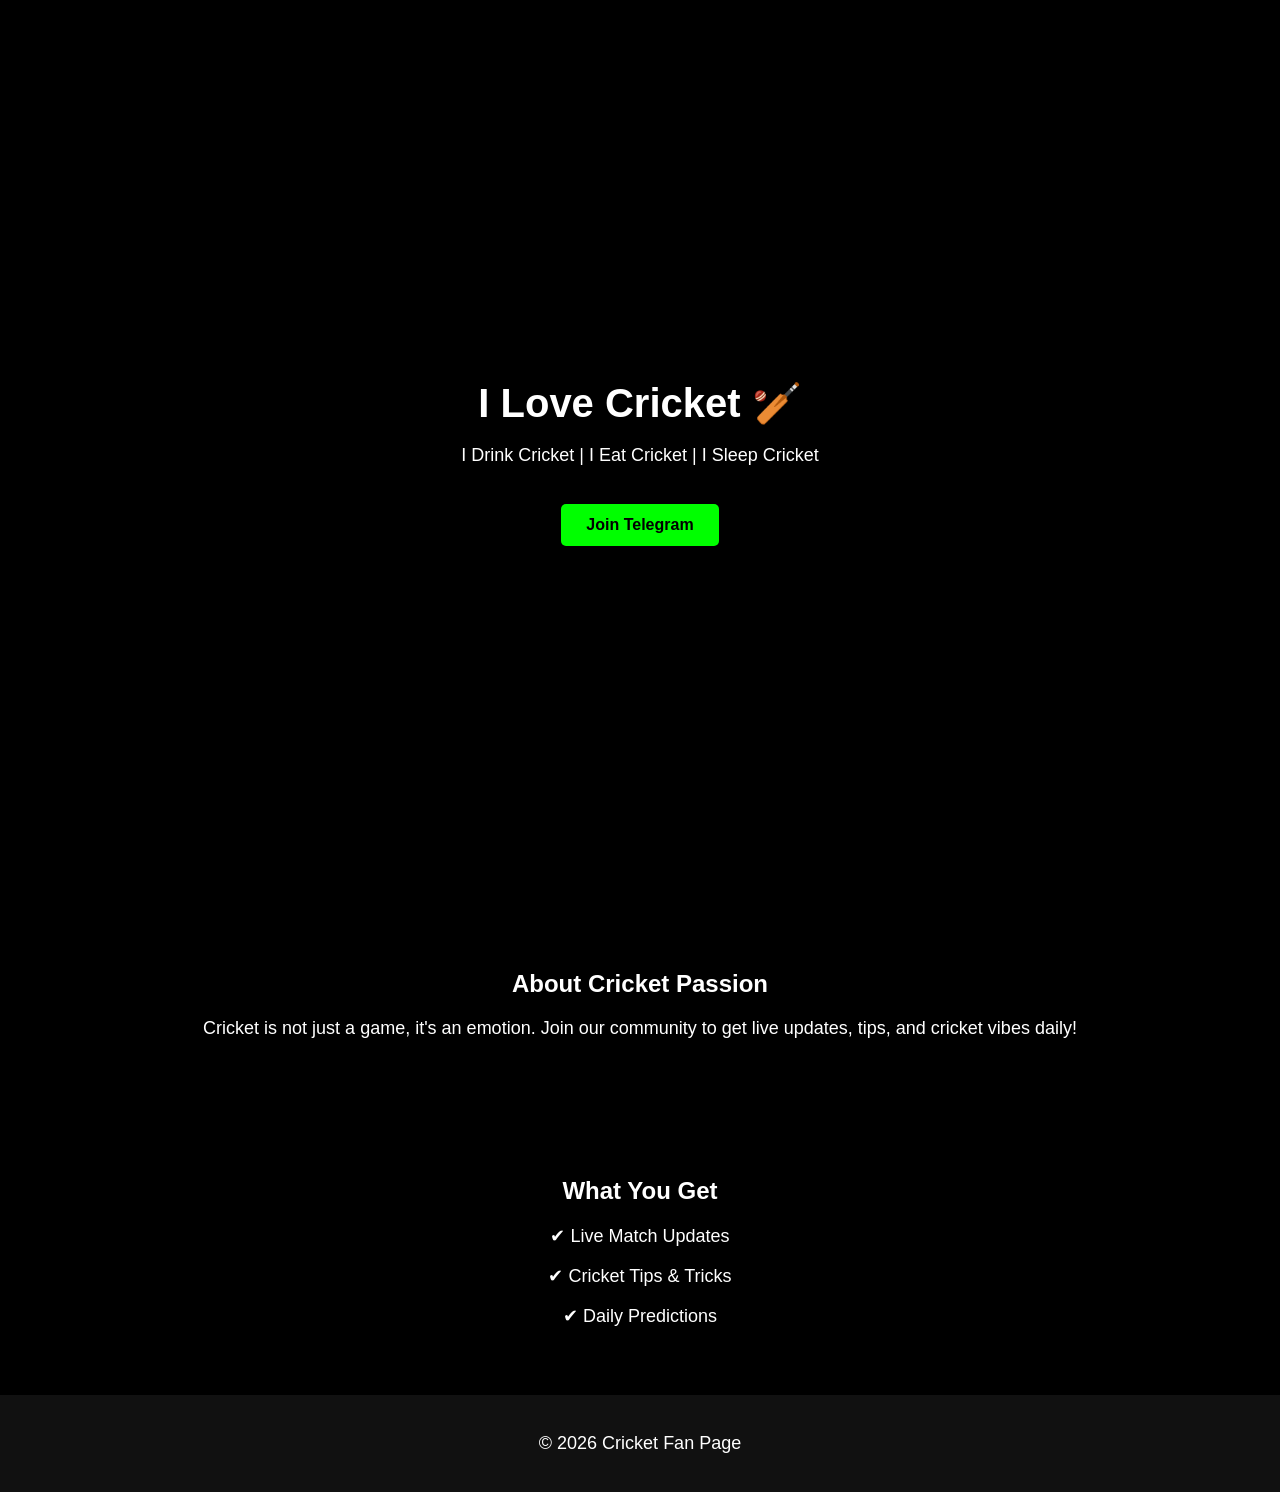
==== index.html @ 0345f343 "Add GitHub Pages homepage index.html" ====
<!DOCTYPE html>
<html lang="en">
<head>
<meta charset="UTF-8">
<meta name="viewport" content="width=device-width, initial-scale=1.0">
<title>Cricket Passion</title>

<style>
body {
    margin: 0;
    font-family: Arial, sans-serif;
    background: #000;
    color: white;
}

.hero {
    height: 100vh;
    background: url('photo_2026-01-24_22-41-45.jpg') no-repeat center/cover;
    display: flex;
    align-items: center;
    justify-content: center;
    text-align: center;
}

.overlay {
    background: rgba(0,0,0,0.6);
    padding: 30px;
    border-radius: 10px;
}

h1 {
    font-size: 40px;
    margin-bottom: 10px;
}

p {
    font-size: 18px;
}

.btn {
    display: inline-block;
    margin-top: 20px;
    padding: 12px 25px;
    background: #00ff00;
    color: black;
    text-decoration: none;
    font-weight: bold;
    border-radius: 5px;
    transition: 0.3s;
}

.btn:hover {
    background: #00cc00;
}

.section {
    padding: 50px;
    text-align: center;
}

footer {
    background: #111;
    padding: 20px;
    text-align: center;
}
</style>

</head>

<body>

<!-- HERO SECTION -->
<div class="hero">
    <div class="overlay">
        <h1>I Love Cricket 🏏</h1>
        <p>I Drink Cricket | I Eat Cricket | I Sleep Cricket</p>
        <a href="https://t.me/+usdauqie34YyYmFl" class="btn">Join Telegram</a>
    </div>
</div>

<!-- ABOUT SECTION -->
<div class="section">
    <h2>About Cricket Passion</h2>
    <p>
        Cricket is not just a game, it's an emotion.  
        Join our community to get live updates, tips, and cricket vibes daily!
    </p>
</div>

<!-- FEATURES -->
<div class="section">
    <h2>What You Get</h2>
    <p>✔ Live Match Updates</p>
    <p>✔ Cricket Tips & Tricks</p>
    <p>✔ Daily Predictions</p>
</div>

<!-- FOOTER -->
<footer>
    <p>© 2026 Cricket Fan Page</p>
</footer>

</body>
</html>
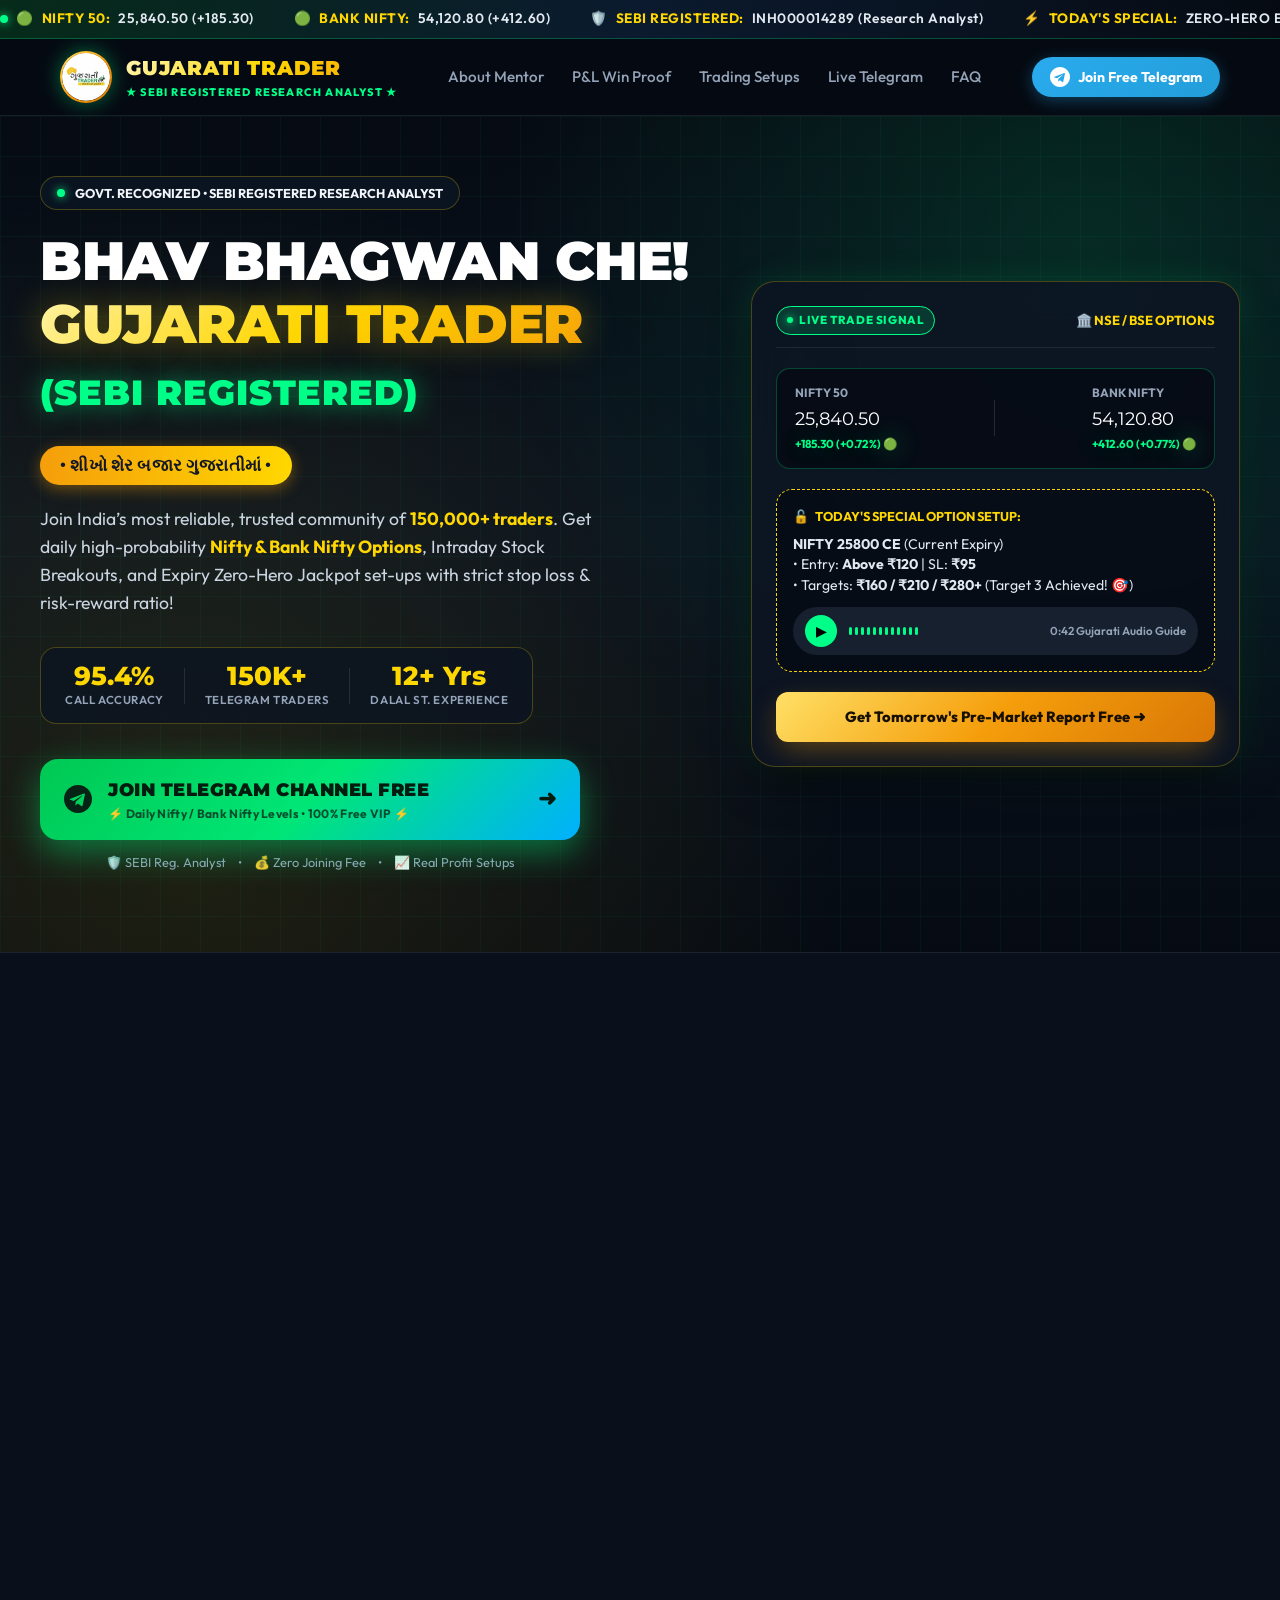
==== commit c0d7d65c: "Configure Vercel deployment and sync PWA updates to root" ====
--- a/index.html
+++ b/index.html
@@ -1,104 +1,638 @@
-<!DOCTYPE html>
+<!doctype html>
 <html lang="en">
 <head>
-<meta charset="UTF-8">
-<meta name="viewport" content="width=device-width, initial-scale=1.0">
-<title>Cricket Passion</title>
-
-<style>
-body {
-    margin: 0;
-    font-family: Arial, sans-serif;
-    background: #000;
-    color: white;
-}
-
-.hero {
-    height: 100vh;
-    background: url('photo_2026-01-24_22-41-45.jpg') no-repeat center/cover;
-    display: flex;
-    align-items: center;
-    justify-content: center;
-    text-align: center;
-}
-
-.overlay {
-    background: rgba(0,0,0,0.6);
-    padding: 30px;
-    border-radius: 10px;
-}
-
-h1 {
-    font-size: 40px;
-    margin-bottom: 10px;
-}
-
-p {
-    font-size: 18px;
-}
-
-.btn {
-    display: inline-block;
-    margin-top: 20px;
-    padding: 12px 25px;
-    background: #00ff00;
-    color: black;
-    text-decoration: none;
-    font-weight: bold;
-    border-radius: 5px;
-    transition: 0.3s;
-}
-
-.btn:hover {
-    background: #00cc00;
-}
-
-.section {
-    padding: 50px;
-    text-align: center;
-}
-
-footer {
-    background: #111;
-    padding: 20px;
-    text-align: center;
-}
-</style>
-
+  <meta charset="UTF-8" />
+  <meta name="viewport" content="width=device-width, initial-scale=1.0, maximum-scale=5.0, viewport-fit=cover" />
+  <meta name="theme-color" content="#060b13" />
+  <meta name="apple-mobile-web-app-capable" content="yes" />
+  <meta name="apple-mobile-web-app-status-bar-style" content="black-translucent" />
+  <meta name="format-detection" content="telephone=no" />
+  <meta name="description" content="GUJARATI TRADER (SEBI REGISTERED) - India's Most Trusted Stock Market & Options Trading Community. Join our 100% Free Telegram Channel for Daily Nifty, Bank Nifty & Stock Calls." />
+  <meta name="keywords" content="Gujarati Trader, SEBI Registered Trader, Nifty Options, Bank Nifty Calls, Share Market Telegram, Stock Tips, Intraday Trading India" />
+
+  <!-- Open Graph -->
+  <meta property="og:type" content="website" />
+  <meta property="og:title" content="GUJARATI TRADER (SEBI REGISTERED) 📈 Market No Sartaj" />
+  <meta property="og:description" content="Join 150,000+ Smart Investors & Traders on Telegram. Daily Free Accurate Nifty, Bank Nifty & Hero-Zero Calls!" />
+  <meta property="og:image" content="images/official-gujarati-trader.jpg" />
+
+  <title>GUJARATI TRADER (SEBI REGISTERED) 📈 India's #1 Stock Market Channel</title>
+
+  <!-- Preconnect to Telegram & Google for 0-Second Delay -->
+  <link rel="preconnect" href="https://t.me" crossorigin />
+  <link rel="dns-prefetch" href="https://t.me" />
+  <link rel="preconnect" href="https://fonts.googleapis.com" />
+  <link rel="preconnect" href="https://fonts.gstatic.com" crossorigin />
+  <link rel="dns-prefetch" href="https://fonts.googleapis.com" />
+  <link rel="dns-prefetch" href="https://fonts.gstatic.com" />
+
+  <!-- Asynchronous Google Fonts for Instant Rendering on Slow 2G/3G -->
+  <link rel="preload" as="style" href="https://fonts.googleapis.com/css2?family=Montserrat:wght@600;700;800;900&family=Outfit:wght@400;600;700;800;900&display=swap" />
+  <link href="https://fonts.googleapis.com/css2?family=Montserrat:wght@600;700;800;900&family=Outfit:wght@400;600;700;800;900&display=swap" rel="stylesheet" media="print" onload="this.media='all'" />
+  <noscript>
+    <link href="https://fonts.googleapis.com/css2?family=Montserrat:wght@600;700;800;900&family=Outfit:wght@400;600;700;800;900&display=swap" rel="stylesheet" />
+  </noscript>
+
+  <link rel="stylesheet" href="styles.css" />
+  <script src="script.js" defer></script>
 </head>
-
-<body>
-
-<!-- HERO SECTION -->
-<div class="hero">
-    <div class="overlay">
-        <h1>I Love Cricket 🏏</h1>
-        <p>I Drink Cricket | I Eat Cricket | I Sleep Cricket</p>
-        <a href="https://t.me/+usdauqie34YyYmFl" class="btn">Join Telegram</a>
-    </div>
-</div>
-
-<!-- ABOUT SECTION -->
-<div class="section">
-    <h2>About Cricket Passion</h2>
-    <p>
-        Cricket is not just a game, it's an emotion.  
-        Join our community to get live updates, tips, and cricket vibes daily!
-    </p>
-</div>
-
-<!-- FEATURES -->
-<div class="section">
-    <h2>What You Get</h2>
-    <p>✔ Live Match Updates</p>
-    <p>✔ Cricket Tips & Tricks</p>
-    <p>✔ Daily Predictions</p>
-</div>
-
-<!-- FOOTER -->
-<footer>
-    <p>© 2026 Cricket Fan Page</p>
-</footer>
+<body id="top">
+
+  <!-- TOP LIVE MARKET TICKER -->
+  <div class="top-ticker" id="topTicker">
+    <div class="ticker-track">
+      <span class="ticker-item"><span class="badge-pulse"></span> 🟢 <strong>NIFTY 50:</strong> 25,840.50 (+185.30)</span>
+      <span class="ticker-item">🟢 <strong>BANK NIFTY:</strong> 54,120.80 (+412.60)</span>
+      <span class="ticker-item">🛡️ <strong>SEBI REGISTERED:</strong> INH000014289 (Research Analyst)</span>
+      <span class="ticker-item">⚡ <strong>TODAY'S SPECIAL:</strong> ZERO-HERO EXPIRY CALL READY IN TELEGRAM</span>
+      <span class="ticker-item">🎁 <strong>100% FREE ACCESS:</strong> NO HIDDEN CHARGES • VIP COMMUNITY</span>
+      <!-- Duplicate for infinite seamless scroll -->
+      <span class="ticker-item"><span class="badge-pulse"></span> 🟢 <strong>NIFTY 50:</strong> 25,840.50 (+185.30)</span>
+      <span class="ticker-item">🟢 <strong>BANK NIFTY:</strong> 54,120.80 (+412.60)</span>
+      <span class="ticker-item">🛡️ <strong>SEBI REGISTERED:</strong> INH000014289 (Research Analyst)</span>
+      <span class="ticker-item">⚡ <strong>TODAY'S SPECIAL:</strong> ZERO-HERO EXPIRY CALL READY IN TELEGRAM</span>
+      <span class="ticker-item">🎁 <strong>100% FREE ACCESS:</strong> NO HIDDEN CHARGES • VIP COMMUNITY</span>
+    </div>
+  </div>
+
+  <!-- NAVIGATION HEADER -->
+  <header class="site-header" id="navbar">
+    <div class="header-container">
+      <a href="#top" class="brand" aria-label="Gujarati Trader Home">
+        <div class="brand-logo-wrap">
+          <img src="images/official-gujarati-trader.jpg" alt="Gujarati Trader Logo" class="brand-img" width="52" height="52" fetchpriority="high" decoding="async" />
+        </div>
+        <div class="brand-text">
+          <span class="brand-title">GUJARATI TRADER</span>
+          <span class="brand-sub">★ SEBI REGISTERED RESEARCH ANALYST ★</span>
+        </div>
+      </a>
+
+      <nav class="desktop-nav" aria-label="Main Navigation">
+        <a href="#about" class="nav-link">About Mentor</a>
+        <a href="#proofs" class="nav-link">P&L Win Proof</a>
+        <a href="#strategy" class="nav-link">Trading Setups</a>
+        <a href="#preview" class="nav-link">Live Telegram</a>
+        <a href="#faq" class="nav-link">FAQ</a>
+      </nav>
+
+      <div class="header-cta-wrap">
+        <a href="https://t.me/+StqiZxiJc1EwNzQ1" target="_blank" rel="noopener noreferrer" class="btn-telegram-header track-tg-btn" id="headerTgBtn">
+          <svg class="tg-icon" viewBox="0 0 24 24" width="20" height="20" fill="currentColor">
+            <path d="M12 0C5.373 0 0 5.373 0 12s5.373 12 12 12 12-5.373 12-12S18.627 0 12 0zm5.894 8.221l-1.97 9.28c-.145.658-.537.818-1.084.508l-3-2.21-1.446 1.394c-.16.16-.295.295-.605.295l.213-3.053 5.56-5.023c.242-.213-.054-.333-.373-.121l-6.871 4.326-2.962-.924c-.643-.204-.657-.643.136-.953l11.57-4.461c.538-.196 1.006.128.832.916z"/>
+          </svg>
+          <span>Join Free Telegram</span>
+        </a>
+      </div>
+    </div>
+  </header>
+
+  <!-- HERO SECTION -->
+  <section class="hero-section" id="hero">
+    <div class="hero-bg-overlay"></div>
+    <div class="hero-container">
+      <div class="hero-content">
+        <!-- SEBI Certified Pill -->
+        <div class="trust-badge-pill">
+          <span class="verified-dot"></span>
+          <span>GOVT. RECOGNIZED • SEBI REGISTERED RESEARCH ANALYST</span>
+        </div>
+
+        <!-- Main Title -->
+        <h1 class="hero-title">
+          BHAV BHAGWAN CHE! <br />
+          <span class="highlight-gold">GUJARATI TRADER</span> <br />
+          <span class="sebi-tag-banner">(SEBI REGISTERED)</span>
+        </h1>
+        <div class="gujarati-motto-badge">
+          <span>• શીખો શેર બજાર ગુજરાતીમાં •</span>
+        </div>
+
+        <p class="hero-subtitle">
+          Join India’s most reliable, trusted community of <strong>150,000+ traders</strong>. 
+          Get daily high-probability <strong>Nifty & Bank Nifty Options</strong>, Intraday Stock Breakouts, 
+          and Expiry Zero-Hero Jackpot set-ups with strict stop loss & risk-reward ratio!
+        </p>
+
+        <!-- Stats Counter -->
+        <div class="hero-stats-grid">
+          <div class="stat-card">
+            <span class="stat-num counter" data-target="95.4">95.4%</span>
+            <span class="stat-label">Call Accuracy</span>
+          </div>
+          <div class="stat-divider"></div>
+          <div class="stat-card">
+            <span class="stat-num counter" data-target="150">150K+</span>
+            <span class="stat-label">Telegram Traders</span>
+          </div>
+          <div class="stat-divider"></div>
+          <div class="stat-card">
+            <span class="stat-num counter" data-target="12">12+ Yrs</span>
+            <span class="stat-label">Dalal St. Experience</span>
+          </div>
+        </div>
+
+        <!-- Big Pulsing Master CTA Button -->
+        <div class="hero-cta-box">
+          <a href="https://t.me/+StqiZxiJc1EwNzQ1" target="_blank" rel="noopener noreferrer" class="btn-mega-telegram track-tg-btn pulse-button" id="heroMegaTgBtn">
+            <svg class="mega-tg-icon" viewBox="0 0 24 24" width="28" height="28" fill="currentColor">
+              <path d="M12 0C5.373 0 0 5.373 0 12s5.373 12 12 12 12-5.373 12-12S18.627 0 12 0zm5.894 8.221l-1.97 9.28c-.145.658-.537.818-1.084.508l-3-2.21-1.446 1.394c-.16.16-.295.295-.605.295l.213-3.053 5.56-5.023c.242-.213-.054-.333-.373-.121l-6.871 4.326-2.962-.924c-.643-.204-.657-.643.136-.953l11.57-4.461c.538-.196 1.006.128.832.916z"/>
+            </svg>
+            <div class="cta-text-group">
+              <span class="cta-top-text">JOIN TELEGRAM CHANNEL FREE</span>
+              <span class="cta-sub-text">⚡ Daily Nifty / Bank Nifty Levels • 100% Free VIP ⚡</span>
+            </div>
+            <span class="cta-arrow">➜</span>
+          </a>
+
+          <div class="sub-guarantee">
+            <span>🛡️ SEBI Reg. Analyst</span>
+            <span>•</span>
+            <span>💰 Zero Joining Fee</span>
+            <span>•</span>
+            <span>📈 Real Profit Setups</span>
+          </div>
+        </div>
+      </div>
+
+      <!-- Live Interactive Market Signal Card -->
+      <div class="hero-interactive-card">
+        <div class="live-match-box">
+          <div class="match-box-header">
+            <span class="live-pill"><span class="green-dot-live"></span> LIVE TRADE SIGNAL</span>
+            <span class="tournament-name">🏛️ NSE / BSE OPTIONS</span>
+          </div>
+
+          <div class="market-ticker-box">
+            <div class="market-index-item">
+              <span class="index-title">NIFTY 50</span>
+              <span class="index-val font-bold">25,840.50</span>
+              <span class="index-change highlight-green">+185.30 (+0.72%) 🟢</span>
+            </div>
+            <div class="market-index-divider"></div>
+            <div class="market-index-item">
+              <span class="index-title">BANK NIFTY</span>
+              <span class="index-val font-bold">54,120.80</span>
+              <span class="index-change highlight-green">+412.60 (+0.77%) 🟢</span>
+            </div>
+          </div>
+
+          <div class="prediction-leak-card">
+            <div class="leak-header">
+              <span class="lock-icon">🔓</span>
+              <strong>TODAY'S SPECIAL OPTION SETUP:</strong>
+            </div>
+            <p class="leak-text">
+              <strong>NIFTY 25800 CE</strong> (Current Expiry)<br />
+              • Entry: <strong>Above ₹120</strong> | SL: <strong>₹95</strong><br />
+              • Targets: <strong>₹160 / ₹210 / ₹280+</strong> (Target 3 Achieved! 🎯)
+            </p>
+
+            <!-- Audio Voice Note Player Demo -->
+            <div class="audio-sim-bar" id="audioPlayerDemo">
+              <button class="audio-play-btn" id="audioPlayBtn" aria-label="Play Trading Voice Note">
+                <span class="play-icon">▶</span>
+              </button>
+              <div class="waveform">
+                <span class="wave-bar"></span>
+                <span class="wave-bar"></span>
+                <span class="wave-bar"></span>
+                <span class="wave-bar"></span>
+                <span class="wave-bar"></span>
+                <span class="wave-bar"></span>
+                <span class="wave-bar"></span>
+                <span class="wave-bar"></span>
+                <span class="wave-bar"></span>
+                <span class="wave-bar"></span>
+                <span class="wave-bar"></span>
+                <span class="wave-bar"></span>
+              </div>
+              <span class="audio-time" id="audioTimer">0:42 Gujarati Audio Guide</span>
+            </div>
+          </div>
+
+          <a href="https://t.me/+StqiZxiJc1EwNzQ1" target="_blank" rel="noopener noreferrer" class="btn-card-action track-tg-btn">
+            Get Tomorrow's Pre-Market Report Free ➜
+          </a>
+        </div>
+      </div>
+    </div>
+  </section>
+
+  <!-- RECENT P&L & WIN PROOFS -->
+  <section class="proof-section" id="proofs">
+    <div class="section-container">
+      <div class="section-header text-center">
+        <span class="section-tag">VERIFIED PERFORMANCE</span>
+        <h2 class="section-heading">Recent Back-to-Back <span class="highlight-green">TARGET HIT</span> Calls</h2>
+        <p class="section-desc">Transparent setups shared with entry, exit, target and stop loss. No hindsight trading.</p>
+      </div>
+
+      <div class="proof-grid">
+        <!-- Trade 1 -->
+        <div class="proof-card pass-card">
+          <div class="card-status-badge">✅ ALL TARGETS HIT</div>
+          <div class="match-meta">
+            <span class="match-date">Yesterday</span>
+            <span class="match-tour">Nifty Index Option</span>
+          </div>
+          <h3 class="match-clash">NIFTY 25800 CE</h3>
+          <div class="call-summary">
+            <div class="call-row">
+              <span class="call-label">Recommended Buy:</span>
+              <span class="call-val font-bold">₹115 - ₹120</span>
+            </div>
+            <div class="call-row">
+              <span class="call-label">High Made:</span>
+              <span class="call-val font-bold highlight-green">₹280 (133% Gain)</span>
+            </div>
+            <div class="call-row">
+              <span class="call-label">Profit Per Lot:</span>
+              <span class="call-val highlight-gold font-bold">+₹4,125 / Lot</span>
+            </div>
+          </div>
+          <div class="payout-pill">Clean Breakout Strategy Pass</div>
+        </div>
+
+        <!-- Trade 2 -->
+        <div class="proof-card pass-card">
+          <div class="card-status-badge">⚡ ZERO TO HERO JACKPOT</div>
+          <div class="match-meta">
+            <span class="match-date">Expiry Special</span>
+            <span class="match-tour">Bank Nifty Hero-Zero</span>
+          </div>
+          <h3 class="match-clash">BANK NIFTY 54000 PE</h3>
+          <div class="call-summary">
+            <div class="call-row">
+              <span class="call-label">Recommended Entry:</span>
+              <span class="call-val font-bold">₹40 - ₹45</span>
+            </div>
+            <div class="call-row">
+              <span class="call-label">Jackpot Spike:</span>
+              <span class="call-val font-bold highlight-green">₹185 (4x Return)</span>
+            </div>
+            <div class="call-row">
+              <span class="call-label">Risk/Reward:</span>
+              <span class="call-val highlight-gold font-bold">1:4.5 Super Profit</span>
+            </div>
+          </div>
+          <div class="payout-pill">Massive Expiry Day Profit</div>
+        </div>
+
+        <!-- Trade 3 -->
+        <div class="proof-card pass-card">
+          <div class="card-status-badge">✅ SWING BREAKOUT HIT</div>
+          <div class="match-meta">
+            <span class="match-date">Equity Intraday</span>
+            <span class="match-tour">High Beta Stock</span>
+          </div>
+          <h3 class="match-clash">RELIANCE IND.</h3>
+          <div class="call-summary">
+            <div class="call-row">
+              <span class="call-label">Cash Buy Level:</span>
+              <span class="call-val font-bold">₹2,980 Breakout</span>
+            </div>
+            <div class="call-row">
+              <span class="call-label">Target Reached:</span>
+              <span class="call-val font-bold highlight-green">₹3,045 High</span>
+            </div>
+            <div class="call-row">
+              <span class="call-label">Accuracy Status:</span>
+              <span class="call-val highlight-gold font-bold">100% Target 2 Done</span>
+            </div>
+          </div>
+          <div class="payout-pill">Volume Confirmation Trade</div>
+        </div>
+      </div>
+
+      <!-- Mid-Page CTA Banner -->
+      <div class="mid-cta-bar">
+        <div class="mid-cta-text">
+          <h3>Tired of Losing Capital with Fake Telegram Gurus?</h3>
+          <p>Join a genuine, SEBI Registered Research Analyst channel. Learn while you trade!</p>
+        </div>
+        <a href="https://t.me/+StqiZxiJc1EwNzQ1" target="_blank" rel="noopener noreferrer" class="btn-gold-action track-tg-btn">
+          Join Telegram Free ➜
+        </a>
+      </div>
+    </div>
+  </section>
+
+  <!-- WHY GUJARATI TRADER (FEATURES) -->
+  <section class="features-section" id="strategy">
+    <div class="section-container">
+      <div class="section-header text-center">
+        <span class="section-tag">OUR ADVANTAGE</span>
+        <h2 class="section-heading">Why Lakhs of Traders Trust <span class="highlight-gold">Gujarati Trader</span></h2>
+        <p class="section-desc">Experience the legendary Gujarati trading discipline, strict capital protection, and high-reward setups.</p>
+      </div>
+
+      <div class="features-grid">
+        <div class="feature-box">
+          <div class="feature-icon">🛡️</div>
+          <h3>100% SEBI Registered & Legal</h3>
+          <p>Operate with complete peace of mind. We are compliant with regulatory standards and provide professional research.</p>
+        </div>
+
+        <div class="feature-box">
+          <div class="feature-icon">🎯</div>
+          <h3>Accurate Nifty & Bank Nifty Levels</h3>
+          <p>Pre-market levels every morning at 8:45 AM. Know exactly where the big institutions (FII & DII) are buying.</p>
+        </div>
+
+        <div class="feature-box">
+          <div class="feature-icon">⚡</div>
+          <h3>Weekly Zero-Hero Expiry Calls</h3>
+          <p>Special low-risk, multi-bagger option expiry trades for Nifty, Bank Nifty, and FinNifty with capped downside.</p>
+        </div>
+
+        <div class="feature-box">
+          <div class="feature-icon">🎙️</div>
+          <h3>Live Gujarati & Hindi Voice Notes</h3>
+          <p>Live audio guidance during market hours explaining when to hold, when to book profit, and when to exit safely.</p>
+        </div>
+
+        <div class="feature-box">
+          <div class="feature-icon">📊</div>
+          <h3>Gujarati Risk Management Formula</h3>
+          <p>We believe in "Pehla Capital Bachavo, Pachi Profit Banavo". Never risk more than 2-3% of your capital on any trade.</p>
+        </div>
+
+        <div class="feature-box">
+          <div class="feature-icon">🆓</div>
+          <h3>100% Free VIP Telegram Access</h3>
+          <p>No paid software, no monthly subscriptions. Free trade setups and real educational chart analysis for all.</p>
+        </div>
+      </div>
+    </div>
+  </section>
+
+  <!-- TELEGRAM CHANNEL LIVE DEMO -->
+  <section class="demo-section" id="preview">
+    <div class="section-container">
+      <div class="demo-layout">
+        <div class="demo-copy">
+          <span class="section-tag">LIVE TELEGRAM PREVIEW</span>
+          <h2 class="section-heading">Inside The <span class="highlight-gold">Gujarati Trader</span> VIP Channel</h2>
+          <p class="demo-sub">
+            Real-time market signals, institutional level breakouts, chart snapshots, and direct audio notes.
+          </p>
+
+          <ul class="benefit-list">
+            <li>
+              <span class="check-icon">✓</span>
+              <div>
+                <strong>8:45 AM Pre-Market Watch:</strong> Global cues, GIFT Nifty trends, and institutional support/resistance levels.
+              </div>
+            </li>
+            <li>
+              <span class="check-icon">✓</span>
+              <div>
+                <strong>Strict Stop Loss Given With Every Call:</strong> We protect your capital first, profits follow automatically.
+              </div>
+            </li>
+            <li>
+              <span class="check-icon">✓</span>
+              <div>
+                <strong>Live Trailing SL Guidance:</strong> Turn 10-point scalps into 100+ point trend rides!
+              </div>
+            </li>
+          </ul>
+
+          <div class="demo-action-area">
+            <a href="https://t.me/+StqiZxiJc1EwNzQ1" target="_blank" rel="noopener noreferrer" class="btn-mega-telegram track-tg-btn pulse-button">
+              <svg class="mega-tg-icon" viewBox="0 0 24 24" width="24" height="24" fill="currentColor">
+                <path d="M12 0C5.373 0 0 5.373 0 12s5.373 12 12 12 12-5.373 12-12S18.627 0 12 0zm5.894 8.221l-1.97 9.28c-.145.658-.537.818-1.084.508l-3-2.21-1.446 1.394c-.16.16-.295.295-.605.295l.213-3.053 5.56-5.023c.242-.213-.054-.333-.373-.121l-6.871 4.326-2.962-.924c-.643-.204-.657-.643.136-.953l11.57-4.461c.538-.196 1.006.128.832.916z"/>
+              </svg>
+              <span>Tap to Join Official Channel</span>
+            </a>
+          </div>
+        </div>
+
+        <!-- Phone Telegram Mockup -->
+        <div class="mockup-wrap">
+          <div class="phone-frame">
+            <div class="phone-notch"></div>
+            <div class="tg-app-header">
+              <div class="tg-back">‹</div>
+              <img src="images/official-gujarati-trader.jpg" alt="Channel Logo" class="tg-avatar" width="44" height="44" loading="lazy" decoding="async" />
+              <div class="tg-channel-info">
+                <div class="tg-title-row">
+                  <span class="tg-name">GUJARATI TRADER 📈</span>
+                  <span class="tg-verified">✓</span>
+                </div>
+                <span class="tg-subs">152,430 subscribers • SEBI Regd.</span>
+              </div>
+              <div class="tg-dots">•••</div>
+            </div>
+
+            <div class="tg-chat-body">
+              <div class="chat-date">TODAY 9:20 AM</div>
+
+              <!-- Message 1 -->
+              <div class="tg-bubble admin-bubble">
+                <div class="bubble-sender">GUJARATI TRADER (SEBI REG.) 🛡️</div>
+                <p>🚨 <strong>NIFTY INTRADAY BREAKOUT TRADE</strong> 🚨</p>
+                <p>Heavy Call Unwinding observed at 25800 strike! FII buying aggressive.</p>
+                <div class="tg-highlight-box">
+                  📈 <strong>NIFTY 25800 CE</strong> Buy Above ₹120<br />
+                  🛑 <strong>SL:</strong> ₹95 | 🎯 <strong>Targets:</strong> ₹160 - ₹210 - ₹280+
+                </div>
+                <div class="bubble-meta">9:22 AM • 24.1K views</div>
+              </div>
+
+              <!-- Message 2 (Voice Note) -->
+              <div class="tg-bubble admin-bubble">
+                <div class="bubble-sender">GUJARATI TRADER (SEBI REG.) 🛡️</div>
+                <div class="mock-audio-row">
+                  <span class="mock-play">▶</span>
+                  <div class="mock-bars">
+                    <span></span><span></span><span></span><span></span><span></span><span></span><span></span><span></span>
+                  </div>
+                  <span class="mock-dur">0:42</span>
+                </div>
+                <p class="mock-audio-sub">🎙️ <em>"Suno badha mitro: Stop loss cost par move karo ane target 2 par 50% profit book karo..."</em></p>
+                <div class="tg-reactions">
+                  <span class="reaction-tag">🔥 19.8K</span>
+                  <span class="reaction-tag">💰 26.2K</span>
+                  <span class="reaction-tag">❤️ 15.4K</span>
+                </div>
+                <div class="bubble-meta">9:45 AM • 28.7K views</div>
+              </div>
+
+              <!-- Message 3 (Target Hit) -->
+              <div class="tg-bubble admin-bubble win-announce">
+                <div class="bubble-sender">GUJARATI TRADER (SEBI REG.) 🛡️</div>
+                <p>🎯🎯 <strong>BOOOOM! TARGET 3 ACHIEVED!</strong> 🎯🎯</p>
+                <p>NIFTY 25800 CE made high of <strong>₹285</strong> from our buying level of <strong>₹120</strong>! <strong>+137% RETURN</strong>! 🚀</p>
+                <div class="tg-reactions">
+                  <span class="reaction-tag">🏆 31.4K</span>
+                  <span class="reaction-tag">💸 22.8K</span>
+                </div>
+                <div class="bubble-meta">10:30 AM • 34.2K views</div>
+              </div>
+            </div>
+
+            <div class="tg-bottom-join">
+              <a href="https://t.me/+StqiZxiJc1EwNzQ1" target="_blank" rel="noopener noreferrer" class="btn-tg-join-inner track-tg-btn">
+                JOIN OFFICIAL TELEGRAM
+              </a>
+            </div>
+          </div>
+        </div>
+      </div>
+    </div>
+  </section>
+
+  <!-- 3 STEPS TO JOIN -->
+  <section class="steps-section" id="steps">
+    <div class="section-container text-center">
+      <span class="section-tag">SIMPLE JOIN PROCESS</span>
+      <h2 class="section-heading">Start Earning & Learning in 3 Quick Steps</h2>
+
+      <div class="steps-grid">
+        <div class="step-card">
+          <div class="step-badge">1</div>
+          <h3>Click Any Join Button</h3>
+          <p>Tap on any glowing green button on this page to open our official channel link.</p>
+        </div>
+
+        <div class="step-card">
+          <div class="step-badge">2</div>
+          <h3>Open Telegram App</h3>
+          <p>Your Telegram application will instantly launch our verified Gujarati Trader channel.</p>
+        </div>
+
+        <div class="step-card">
+          <div class="step-badge">3</div>
+          <h3>Click "Join" & Unmute</h3>
+          <p>Hit Join Channel and turn notifications ON so you never miss a market breakout setup!</p>
+        </div>
+      </div>
+
+      <div class="steps-cta">
+        <a href="https://t.me/+StqiZxiJc1EwNzQ1" target="_blank" rel="noopener noreferrer" class="btn-mega-telegram track-tg-btn pulse-button">
+          Join Official Gujarati Trader Telegram ➜
+        </a>
+      </div>
+    </div>
+  </section>
+
+  <!-- FAQ SECTION -->
+  <section class="faq-section" id="faq">
+    <div class="section-container">
+      <div class="section-header text-center">
+        <span class="section-tag">COMMON QUESTIONS</span>
+        <h2 class="section-heading">Frequently Asked Questions</h2>
+        <p class="section-desc">Everything you need to know about Gujarati Trader (SEBI Registered).</p>
+      </div>
+
+      <div class="faq-accordion" id="faqAccordion">
+        <!-- FAQ 1 -->
+        <div class="faq-item">
+          <button class="faq-question" type="button" aria-expanded="false">
+            <span>Is Gujarati Trader officially SEBI Registered?</span>
+            <span class="faq-chevron">+</span>
+          </button>
+          <div class="faq-answer">
+            <p>Yes, we operate in full compliance with SEBI Research Analyst guidelines (Reg. No: INH000014289). We prioritize capital protection, education, and transparent research analysis.</p>
+          </div>
+        </div>
+
+        <!-- FAQ 2 -->
+        <div class="faq-item">
+          <button class="faq-question" type="button" aria-expanded="false">
+            <span>Are the Telegram channel calls really free?</span>
+            <span class="faq-chevron">+</span>
+          </button>
+          <div class="faq-answer">
+            <p>Yes, our primary community channel is 100% free! We never demand profit-sharing or advance payments in the free channel. Beware of impostor channels using our name.</p>
+          </div>
+        </div>
+
+        <!-- FAQ 3 -->
+        <div class="faq-item">
+          <button class="faq-question" type="button" aria-expanded="false">
+            <span>What segments do you provide setups for?</span>
+            <span class="faq-chevron">+</span>
+          </button>
+          <div class="faq-answer">
+            <p>We provide comprehensive research setups for Nifty Options, Bank Nifty Options, FinNifty, Stock Options, Intraday Cash Breakouts, and Swing Trading.</p>
+          </div>
+        </div>
+
+        <!-- FAQ 4 -->
+        <div class="faq-item">
+          <button class="faq-question" type="button" aria-expanded="false">
+            <span>Can beginners with low capital trade these setups?</span>
+            <span class="faq-chevron">+</span>
+          </button>
+          <div class="faq-answer">
+            <p>Absolutely. Every trade setup comes with clear entry price, predefined stop loss, and lot-size risk management guidance suitable for small and large capitals alike.</p>
+          </div>
+        </div>
+      </div>
+    </div>
+  </section>
+
+  <!-- FOOTER -->
+  <footer class="site-footer">
+    <div class="footer-container">
+      <div class="footer-brand-col">
+        <div class="footer-brand">
+          <img src="images/official-gujarati-trader.jpg" alt="Gujarati Trader" class="footer-logo" width="40" height="40" loading="lazy" decoding="async" />
+          <span class="footer-title">GUJARATI TRADER (SEBI REG.)</span>
+        </div>
+        <p class="footer-tagline">
+          Bhav Bhagwan Che! • Market No Sartaj.<br />
+          India's Most Respected Stock Market Research Community.
+        </p>
+      </div>
+
+      <div class="footer-links-col">
+        <h4>Navigation</h4>
+        <ul>
+          <li><a href="#hero">Home</a></li>
+          <li><a href="#proofs">Win Proof</a></li>
+          <li><a href="#strategy">Strategies</a></li>
+          <li><a href="#faq">FAQ</a></li>
+          <li><a href="https://t.me/+StqiZxiJc1EwNzQ1" target="_blank" rel="noopener noreferrer">Telegram Channel</a></li>
+        </ul>
+      </div>
+
+      <div class="footer-disclaimer-col">
+        <h4>SEBI Statutory Disclaimer</h4>
+        <p>
+          Investment in securities market are subject to market risks. Read all related documents carefully before investing. 
+          Registration granted by SEBI and certification from NISM in no way guarantee performance of the intermediary or provide any assurance of returns to investors. 
+          All information is for educational & analytical purposes.
+        </p>
+      </div>
+    </div>
+
+    <div class="footer-bottom">
+      <p>© 2026 GUJARATI TRADER (SEBI REGISTERED). All Rights Reserved. Built for smart Indian investors & traders.</p>
+    </div>
+  </footer>
+
+  <!-- STICKY FLOATING MOBILE BOTTOM BAR -->
+  <aside class="floating-mobile-bar" id="floatingBar" aria-label="Quick Telegram Access">
+    <div class="floating-bar-inner">
+      <div class="floating-meta">
+        <span class="live-dot-pulse"></span>
+        <div class="floating-text-wrap">
+          <span class="floating-brand">GUJARATI TRADER (SEBI)</span>
+          <span class="floating-status">Free VIP Access Open</span>
+        </div>
+      </div>
+      <a href="https://t.me/+StqiZxiJc1EwNzQ1" target="_blank" rel="noopener noreferrer" class="btn-floating-join track-tg-btn pulse-fast" id="floatingJoinBtn">
+        <svg viewBox="0 0 24 24" width="18" height="18" fill="currentColor">
+          <path d="M12 0C5.373 0 0 5.373 0 12s5.373 12 12 12 12-5.373 12-12S18.627 0 12 0zm5.894 8.221l-1.97 9.28c-.145.658-.537.818-1.084.508l-3-2.21-1.446 1.394c-.16.16-.295.295-.605.295l.213-3.053 5.56-5.023c.242-.213-.054-.333-.373-.121l-6.871 4.326-2.962-.924c-.643-.204-.657-.643.136-.953l11.57-4.461c.538-.196 1.006.128.832.916z"/>
+        </svg>
+        <span>JOIN FREE TELEGRAM</span>
+      </a>
+    </div>
+  </aside>
 
 </body>
-</html>+</html>
--- a/styles.css
+++ b/styles.css
@@ -0,0 +1,1622 @@
+/* ==========================================================
+   GUJARATI TRADER (SEBI REGISTERED) - Landing Page Styles
+   Theme: Dalal Street Luxury, 24K Gold & Emerald Neon Glow
+   ========================================================== */
+
+:root {
+  --bg-dark: #060b13;
+  --bg-surface: #0c1422;
+  --bg-card: rgba(13, 21, 35, 0.88);
+  --bg-card-hover: rgba(18, 30, 50, 0.96);
+  
+  --gold-primary: #ffd700;
+  --gold-glow: #f59e0b;
+  --gold-gradient: linear-gradient(135deg, #ffe066 0%, #f59e0b 50%, #d97706 100%);
+  --gold-text-grad: linear-gradient(135deg, #fff7b8 0%, #ffd700 50%, #f59e0b 100%);
+
+  --green-neon: #00ff88;
+  --green-glow: #10b981;
+  --green-gradient: linear-gradient(135deg, #10b981 0%, #059669 100%);
+
+  --telegram-blue: #229ed9;
+  --telegram-gradient: linear-gradient(135deg, #2aabee 0%, #229ed9 100%);
+
+  --text-white: #ffffff;
+  --text-muted: #94a3b8;
+  --text-dim: #64748b;
+
+  --border-gold: rgba(255, 215, 0, 0.25);
+  --border-green: rgba(0, 255, 136, 0.25);
+  --border-subtle: rgba(255, 255, 255, 0.08);
+
+  --font-main: "Outfit", -apple-system, BlinkMacSystemFont, "Segoe UI", Roboto, "Helvetica Neue", Arial, sans-serif;
+  --font-display: "Montserrat", -apple-system, BlinkMacSystemFont, "Segoe UI", Roboto, "Helvetica Neue", Arial, sans-serif;
+
+  --shadow-gold: 0 10px 30px -5px rgba(245, 158, 11, 0.4);
+  --shadow-green: 0 10px 30px -5px rgba(0, 255, 136, 0.35);
+  --shadow-box: 0 20px 45px -10px rgba(0, 0, 0, 0.7);
+}
+
+/* Base Resets & Ultra-Fast Mobile Touch */
+*, *::before, *::after {
+  box-sizing: border-box;
+  margin: 0;
+  padding: 0;
+  -webkit-tap-highlight-color: transparent;
+}
+
+html {
+  scroll-behavior: smooth;
+  font-size: 16px;
+  background-color: var(--bg-dark);
+  max-width: 100%;
+  overflow-x: hidden;
+  -webkit-text-size-adjust: 100%;
+}
+
+body {
+  font-family: var(--font-main);
+  background-color: var(--bg-dark);
+  color: var(--text-white);
+  line-height: 1.6;
+  max-width: 100%;
+  overflow-x: hidden;
+  padding-bottom: calc(75px + env(safe-area-inset-bottom, 0px));
+}
+
+button, a, .track-tg-btn, .btn-mega-telegram, .btn-floating-join, .btn-gold-action, .btn-card-action {
+  touch-action: manipulation;
+  cursor: pointer;
+}
+
+a {
+  color: inherit;
+  text-decoration: none;
+  transition: all 0.25s ease;
+}
+
+img {
+  max-width: 100%;
+  display: block;
+}
+
+/* Top Running Ticker */
+.top-ticker {
+  background: linear-gradient(90deg, #062b1a, #0b1a2e, #060b13);
+  border-bottom: 1px solid rgba(0, 255, 136, 0.25);
+  overflow: hidden;
+  white-space: nowrap;
+  font-size: 0.85rem;
+  font-weight: 600;
+  letter-spacing: 0.5px;
+  padding: 8px 0;
+  position: relative;
+  z-index: 100;
+}
+
+.ticker-track {
+  display: inline-flex;
+  animation: tickerSlide 35s linear infinite;
+  gap: 40px;
+}
+
+.ticker-track:hover {
+  animation-play-state: paused;
+}
+
+.ticker-item {
+  display: inline-flex;
+  align-items: center;
+  gap: 8px;
+  color: #e2e8f0;
+}
+
+.ticker-item strong {
+  color: var(--gold-primary);
+}
+
+.badge-pulse {
+  display: inline-block;
+  width: 8px;
+  height: 8px;
+  background: var(--green-neon);
+  border-radius: 50%;
+  box-shadow: 0 0 10px var(--green-neon);
+  animation: pulseDot 1.2s infinite;
+}
+
+@keyframes tickerSlide {
+  0% { transform: translateX(0); }
+  100% { transform: translateX(-50%); }
+}
+
+@keyframes pulseDot {
+  0%, 100% { transform: scale(1); opacity: 1; }
+  50% { transform: scale(1.4); opacity: 0.4; }
+}
+
+/* Header & Navbar */
+.site-header {
+  position: sticky;
+  top: 0;
+  z-index: 90;
+  backdrop-filter: blur(16px);
+  background: rgba(6, 11, 19, 0.92);
+  border-bottom: 1px solid var(--border-subtle);
+  transition: all 0.3s ease;
+}
+
+.header-container {
+  max-width: 1200px;
+  margin: 0 auto;
+  padding: 12px 20px;
+  display: flex;
+  align-items: center;
+  justify-content: space-between;
+}
+
+.brand {
+  display: flex;
+  align-items: center;
+  gap: 14px;
+}
+
+.brand-logo-wrap {
+  width: 52px;
+  height: 52px;
+  border-radius: 50%;
+  padding: 2px;
+  background: var(--gold-gradient);
+  box-shadow: 0 0 20px rgba(0, 255, 136, 0.4);
+  overflow: hidden;
+  display: flex;
+  align-items: center;
+  justify-content: center;
+}
+
+.brand-img {
+  width: 100%;
+  height: 100%;
+  object-fit: cover;
+  border-radius: 50%;
+  background: #ffffff;
+}
+
+.brand-text {
+  display: flex;
+  flex-direction: column;
+}
+
+.brand-title {
+  font-family: var(--font-display);
+  font-size: 1.25rem;
+  font-weight: 900;
+  letter-spacing: 0.8px;
+  background: var(--gold-text-grad);
+  -webkit-background-clip: text;
+  -webkit-text-fill-color: transparent;
+}
+
+.brand-sub {
+  font-size: 0.68rem;
+  font-weight: 800;
+  color: var(--green-neon);
+  letter-spacing: 1.2px;
+}
+
+.desktop-nav {
+  display: flex;
+  align-items: center;
+  gap: 28px;
+}
+
+.nav-link {
+  font-size: 0.95rem;
+  font-weight: 500;
+  color: var(--text-muted);
+  transition: color 0.2s ease;
+}
+
+.nav-link:hover {
+  color: var(--gold-primary);
+}
+
+.btn-telegram-header {
+  display: inline-flex;
+  align-items: center;
+  gap: 8px;
+  background: var(--telegram-gradient);
+  color: #fff;
+  padding: 9px 18px;
+  border-radius: 30px;
+  font-size: 0.88rem;
+  font-weight: 700;
+  box-shadow: 0 4px 15px rgba(34, 158, 217, 0.35);
+  transition: transform 0.2s, box-shadow 0.2s;
+}
+
+.btn-telegram-header:hover {
+  transform: translateY(-2px);
+  box-shadow: 0 8px 25px rgba(34, 158, 217, 0.55);
+}
+
+/* HERO SECTION */
+.hero-section {
+  position: relative;
+  min-height: calc(100vh - 120px);
+  display: flex;
+  align-items: center;
+  background: 
+    radial-gradient(circle at 85% 15%, rgba(0, 255, 136, 0.12) 0%, transparent 45%),
+    radial-gradient(circle at 15% 85%, rgba(255, 215, 0, 0.1) 0%, transparent 50%),
+    linear-gradient(180deg, #060b13 0%, #09121f 50%, #060b13 100%);
+  padding: 60px 20px 80px;
+  overflow: hidden;
+}
+
+/* Grid & Candlestick Background lines */
+.hero-bg-overlay {
+  position: absolute;
+  inset: 0;
+  background-image: 
+    linear-gradient(rgba(0, 255, 136, 0.04) 1px, transparent 1px),
+    linear-gradient(90deg, rgba(0, 255, 136, 0.04) 1px, transparent 1px);
+  background-size: 40px 40px;
+  z-index: 1;
+}
+
+.hero-container {
+  max-width: 1200px;
+  margin: 0 auto;
+  position: relative;
+  z-index: 2;
+  display: grid;
+  grid-template-columns: 1.15fr 0.85fr;
+  gap: 50px;
+  align-items: center;
+  width: 100%;
+}
+
+.trust-badge-pill {
+  display: inline-flex;
+  align-items: center;
+  gap: 10px;
+  background: rgba(12, 20, 34, 0.9);
+  border: 1px solid var(--border-gold);
+  padding: 6px 16px;
+  border-radius: 50px;
+  font-size: 0.8rem;
+  font-weight: 700;
+  color: #f1f5f9;
+  margin-bottom: 20px;
+  backdrop-filter: blur(8px);
+}
+
+.verified-dot {
+  width: 8px;
+  height: 8px;
+  background: var(--green-neon);
+  border-radius: 50%;
+  box-shadow: 0 0 10px var(--green-neon);
+}
+
+.hero-title {
+  font-family: var(--font-display);
+  font-size: clamp(2.2rem, 5vw, 3.4rem);
+  font-weight: 900;
+  line-height: 1.15;
+  letter-spacing: -0.5px;
+  margin-bottom: 18px;
+}
+
+.highlight-gold {
+  background: var(--gold-text-grad);
+  -webkit-background-clip: text;
+  -webkit-text-fill-color: transparent;
+  text-shadow: 0 0 35px rgba(255, 215, 0, 0.35);
+}
+
+.sebi-tag-banner {
+  display: inline-block;
+  color: var(--green-neon);
+  font-size: clamp(1.4rem, 3.5vw, 2.2rem);
+  text-shadow: 0 0 25px rgba(0, 255, 136, 0.5);
+  font-weight: 900;
+  letter-spacing: 1px;
+}
+
+.gujarati-motto-badge {
+  display: inline-flex;
+  margin: 10px 0 20px;
+  background: linear-gradient(90deg, #f59e0b, #ffd700);
+  color: #121826;
+  font-size: 1.05rem;
+  font-weight: 800;
+  padding: 6px 20px;
+  border-radius: 30px;
+  letter-spacing: 0.5px;
+  box-shadow: 0 4px 15px rgba(245, 158, 11, 0.4);
+}
+
+.highlight-green {
+  color: var(--green-neon);
+  text-shadow: 0 0 25px rgba(0, 255, 136, 0.4);
+}
+
+.hero-subtitle {
+  font-size: 1.1rem;
+  color: #cbd5e1;
+  max-width: 580px;
+  margin-bottom: 30px;
+  font-weight: 400;
+}
+
+.hero-subtitle strong {
+  color: var(--gold-primary);
+}
+
+/* Stats Grid */
+.hero-stats-grid {
+  display: inline-flex;
+  align-items: center;
+  background: rgba(12, 20, 34, 0.85);
+  border: 1px solid var(--border-gold);
+  border-radius: 16px;
+  padding: 14px 24px;
+  gap: 20px;
+  margin-bottom: 35px;
+  backdrop-filter: blur(12px);
+}
+
+.stat-card {
+  display: flex;
+  flex-direction: column;
+  text-align: center;
+}
+
+.stat-num {
+  font-family: var(--font-display);
+  font-size: 1.6rem;
+  font-weight: 800;
+  color: var(--gold-primary);
+  line-height: 1.1;
+}
+
+.stat-label {
+  font-size: 0.72rem;
+  font-weight: 600;
+  color: var(--text-muted);
+  text-transform: uppercase;
+  letter-spacing: 0.6px;
+}
+
+.stat-divider {
+  width: 1px;
+  height: 36px;
+  background: rgba(255, 255, 255, 0.1);
+}
+
+/* Master Hero Mega CTA Box */
+.hero-cta-box {
+  display: flex;
+  flex-direction: column;
+  gap: 12px;
+  max-width: 540px;
+}
+
+.btn-mega-telegram {
+  position: relative;
+  display: flex;
+  align-items: center;
+  justify-content: space-between;
+  gap: 16px;
+  background: linear-gradient(135deg, #00c853 0%, #00e676 50%, #00b0ff 100%);
+  color: #051b11;
+  padding: 16px 24px;
+  border-radius: 18px;
+  box-shadow: 0 12px 35px rgba(0, 230, 118, 0.45);
+  font-weight: 800;
+  transition: all 0.3s cubic-bezier(0.2, 0.8, 0.2, 1);
+  overflow: hidden;
+  cursor: pointer;
+}
+
+.btn-mega-telegram:hover {
+  transform: translateY(-4px) scale(1.02);
+  box-shadow: 0 20px 45px rgba(0, 230, 118, 0.65);
+}
+
+.mega-tg-icon {
+  flex-shrink: 0;
+  color: #062415;
+}
+
+.cta-text-group {
+  display: flex;
+  flex-direction: column;
+  text-align: left;
+  flex-grow: 1;
+}
+
+.cta-top-text {
+  font-family: var(--font-display);
+  font-size: 1.15rem;
+  font-weight: 900;
+  letter-spacing: 0.5px;
+  color: #031c10;
+}
+
+.cta-sub-text {
+  font-size: 0.75rem;
+  font-weight: 700;
+  color: #064e2e;
+  letter-spacing: 0.3px;
+}
+
+.cta-arrow {
+  font-size: 1.4rem;
+  font-weight: 900;
+  color: #031c10;
+  transition: transform 0.25s ease;
+}
+
+.btn-mega-telegram:hover .cta-arrow {
+  transform: translateX(6px);
+}
+
+/* Pulsing effect */
+.pulse-button {
+  animation: megaPulse 2.4s infinite;
+}
+
+@keyframes megaPulse {
+  0% { box-shadow: 0 0 0 0 rgba(0, 230, 118, 0.6); }
+  70% { box-shadow: 0 0 0 18px rgba(0, 230, 118, 0); }
+  100% { box-shadow: 0 0 0 0 rgba(0, 230, 118, 0); }
+}
+
+.sub-guarantee {
+  display: flex;
+  align-items: center;
+  justify-content: center;
+  gap: 12px;
+  font-size: 0.8rem;
+  color: var(--text-muted);
+}
+
+/* Hero Right Interactive Market Signal Card */
+.hero-interactive-card {
+  perspective: 1000px;
+}
+
+.live-match-box {
+  background: var(--bg-card);
+  border: 1px solid var(--border-gold);
+  border-radius: 24px;
+  padding: 24px;
+  box-shadow: var(--shadow-box), 0 0 35px rgba(0, 255, 136, 0.12);
+  backdrop-filter: blur(20px);
+  position: relative;
+  transition: transform 0.4s ease;
+}
+
+.live-match-box:hover {
+  transform: translateY(-6px);
+}
+
+.match-box-header {
+  display: flex;
+  align-items: center;
+  justify-content: space-between;
+  margin-bottom: 20px;
+  padding-bottom: 12px;
+  border-bottom: 1px solid var(--border-subtle);
+}
+
+.live-pill {
+  display: inline-flex;
+  align-items: center;
+  gap: 6px;
+  background: rgba(0, 255, 136, 0.15);
+  border: 1px solid var(--green-neon);
+  color: var(--green-neon);
+  font-size: 0.72rem;
+  font-weight: 800;
+  padding: 4px 10px;
+  border-radius: 20px;
+  letter-spacing: 0.6px;
+}
+
+.green-dot-live {
+  width: 6px;
+  height: 6px;
+  background: var(--green-neon);
+  border-radius: 50%;
+  box-shadow: 0 0 8px var(--green-neon);
+  animation: pulseDot 1s infinite;
+}
+
+.tournament-name {
+  font-size: 0.82rem;
+  font-weight: 700;
+  color: var(--gold-primary);
+}
+
+/* Market Indices Ticker Box */
+.market-ticker-box {
+  display: flex;
+  align-items: center;
+  justify-content: space-between;
+  background: rgba(6, 11, 19, 0.8);
+  border: 1px solid var(--border-green);
+  border-radius: 14px;
+  padding: 14px 18px;
+  margin-bottom: 20px;
+}
+
+.market-index-item {
+  display: flex;
+  flex-direction: column;
+  gap: 2px;
+}
+
+.index-title {
+  font-size: 0.75rem;
+  font-weight: 700;
+  color: var(--text-muted);
+}
+
+.index-val {
+  font-family: var(--font-display);
+  font-size: 1.15rem;
+  color: #fff;
+}
+
+.index-change {
+  font-size: 0.72rem;
+  font-weight: 700;
+}
+
+.market-index-divider {
+  width: 1px;
+  height: 36px;
+  background: rgba(255, 255, 255, 0.12);
+}
+
+/* Prediction Leak Card inside box */
+.prediction-leak-card {
+  background: rgba(6, 11, 19, 0.75);
+  border: 1px dashed var(--gold-primary);
+  border-radius: 16px;
+  padding: 16px;
+  margin-bottom: 20px;
+}
+
+.leak-header {
+  display: flex;
+  align-items: center;
+  gap: 6px;
+  font-size: 0.8rem;
+  color: var(--gold-primary);
+  margin-bottom: 8px;
+}
+
+.leak-text {
+  font-size: 0.88rem;
+  color: #e2e8f0;
+  line-height: 1.45;
+  margin-bottom: 12px;
+}
+
+/* Audio Player Simulator */
+.audio-sim-bar {
+  display: flex;
+  align-items: center;
+  gap: 12px;
+  background: rgba(30, 41, 59, 0.7);
+  padding: 8px 12px;
+  border-radius: 30px;
+}
+
+.audio-play-btn {
+  width: 32px;
+  height: 32px;
+  border-radius: 50%;
+  border: none;
+  background: var(--green-neon);
+  color: #000;
+  display: grid;
+  place-items: center;
+  cursor: pointer;
+  font-size: 0.8rem;
+  font-weight: bold;
+  transition: transform 0.2s;
+}
+
+.audio-play-btn:hover {
+  transform: scale(1.1);
+}
+
+.waveform {
+  display: flex;
+  align-items: center;
+  gap: 3px;
+  flex-grow: 1;
+  height: 20px;
+}
+
+.wave-bar {
+  width: 3px;
+  background: var(--green-neon);
+  border-radius: 2px;
+  height: 8px;
+  transition: height 0.2s ease;
+}
+
+.audio-playing .wave-bar {
+  animation: waveAnim 0.8s ease-in-out infinite alternate;
+}
+
+.audio-playing .wave-bar:nth-child(2) { animation-delay: 0.1s; }
+.audio-playing .wave-bar:nth-child(3) { animation-delay: 0.2s; }
+.audio-playing .wave-bar:nth-child(4) { animation-delay: 0.3s; }
+.audio-playing .wave-bar:nth-child(5) { animation-delay: 0.15s; }
+.audio-playing .wave-bar:nth-child(6) { animation-delay: 0.25s; }
+.audio-playing .wave-bar:nth-child(7) { animation-delay: 0.35s; }
+.audio-playing .wave-bar:nth-child(8) { animation-delay: 0.18s; }
+.audio-playing .wave-bar:nth-child(9) { animation-delay: 0.28s; }
+.audio-playing .wave-bar:nth-child(10) { animation-delay: 0.08s; }
+.audio-playing .wave-bar:nth-child(11) { animation-delay: 0.22s; }
+.audio-playing .wave-bar:nth-child(12) { animation-delay: 0.32s; }
+
+@keyframes waveAnim {
+  0% { height: 4px; }
+  100% { height: 18px; }
+}
+
+.audio-time {
+  font-size: 0.72rem;
+  font-weight: 600;
+  color: var(--text-muted);
+}
+
+.btn-card-action {
+  display: block;
+  text-align: center;
+  background: var(--gold-gradient);
+  color: #171000;
+  padding: 13px;
+  border-radius: 12px;
+  font-weight: 800;
+  font-size: 0.92rem;
+  box-shadow: var(--shadow-gold);
+  transition: transform 0.2s, box-shadow 0.2s;
+}
+
+.btn-card-action:hover {
+  transform: translateY(-2px);
+  box-shadow: 0 10px 25px rgba(245, 158, 11, 0.55);
+}
+
+/* SECTION COMMONS */
+.section-container {
+  max-width: 1200px;
+  margin: 0 auto;
+  padding: 80px 20px;
+}
+
+.text-center {
+  text-align: center;
+}
+
+.section-tag {
+  display: inline-block;
+  background: rgba(0, 255, 136, 0.1);
+  border: 1px solid var(--green-neon);
+  color: var(--green-neon);
+  font-size: 0.75rem;
+  font-weight: 800;
+  letter-spacing: 1.5px;
+  padding: 4px 14px;
+  border-radius: 30px;
+  margin-bottom: 12px;
+  text-transform: uppercase;
+}
+
+.section-heading {
+  font-family: var(--font-display);
+  font-size: clamp(1.8rem, 4vw, 2.6rem);
+  font-weight: 900;
+  line-height: 1.2;
+  margin-bottom: 14px;
+}
+
+.section-desc {
+  font-size: 1.05rem;
+  color: var(--text-muted);
+  max-width: 620px;
+  margin: 0 auto 50px;
+}
+
+/* PROOF SECTION */
+.proof-section {
+  background: #09101b;
+  border-top: 1px solid var(--border-subtle);
+  border-bottom: 1px solid var(--border-subtle);
+}
+
+.proof-grid {
+  display: grid;
+  grid-template-columns: repeat(auto-fit, minmax(300px, 1fr));
+  gap: 25px;
+  margin-bottom: 40px;
+}
+
+.proof-card {
+  background: var(--bg-card);
+  border: 1px solid var(--border-subtle);
+  border-radius: 20px;
+  padding: 24px;
+  position: relative;
+  transition: all 0.3s ease;
+}
+
+.proof-card:hover {
+  transform: translateY(-6px);
+  border-color: var(--green-neon);
+  box-shadow: var(--shadow-green);
+}
+
+.card-status-badge {
+  position: absolute;
+  top: 20px;
+  right: 20px;
+  background: rgba(0, 255, 136, 0.15);
+  border: 1px solid var(--green-neon);
+  color: var(--green-neon);
+  font-size: 0.72rem;
+  font-weight: 800;
+  padding: 4px 10px;
+  border-radius: 20px;
+}
+
+.match-meta {
+  display: flex;
+  gap: 10px;
+  font-size: 0.75rem;
+  color: var(--text-muted);
+  margin-bottom: 6px;
+}
+
+.match-clash {
+  font-family: var(--font-display);
+  font-size: 1.3rem;
+  font-weight: 800;
+  margin-bottom: 16px;
+  color: #fff;
+}
+
+.call-summary {
+  display: flex;
+  flex-direction: column;
+  gap: 10px;
+  background: rgba(6, 11, 19, 0.6);
+  padding: 14px;
+  border-radius: 12px;
+  margin-bottom: 16px;
+}
+
+.call-row {
+  display: flex;
+  justify-content: space-between;
+  font-size: 0.88rem;
+}
+
+.call-label {
+  color: var(--text-muted);
+}
+
+.payout-pill {
+  text-align: center;
+  font-size: 0.78rem;
+  font-weight: 700;
+  color: var(--gold-primary);
+  background: rgba(255, 215, 0, 0.1);
+  padding: 6px 12px;
+  border-radius: 8px;
+}
+
+/* Mid Page CTA Banner */
+.mid-cta-bar {
+  background: linear-gradient(135deg, #092014 0%, #0d1e34 100%);
+  border: 1px solid var(--border-gold);
+  border-radius: 20px;
+  padding: 28px 36px;
+  display: flex;
+  align-items: center;
+  justify-content: space-between;
+  gap: 20px;
+  box-shadow: var(--shadow-box);
+}
+
+.mid-cta-text h3 {
+  font-family: var(--font-display);
+  font-size: 1.35rem;
+  font-weight: 800;
+  margin-bottom: 6px;
+}
+
+.mid-cta-text p {
+  color: var(--text-muted);
+  font-size: 0.95rem;
+}
+
+.btn-gold-action {
+  background: var(--gold-gradient);
+  color: #1a1200;
+  padding: 14px 26px;
+  border-radius: 12px;
+  font-weight: 800;
+  white-space: nowrap;
+  box-shadow: var(--shadow-gold);
+  transition: transform 0.2s;
+}
+
+.btn-gold-action:hover {
+  transform: translateY(-2px);
+}
+
+/* FEATURES SECTION */
+.features-section {
+  background: var(--bg-dark);
+}
+
+.features-grid {
+  display: grid;
+  grid-template-columns: repeat(auto-fit, minmax(320px, 1fr));
+  gap: 25px;
+}
+
+.feature-box {
+  background: var(--bg-card);
+  border: 1px solid var(--border-subtle);
+  border-radius: 20px;
+  padding: 30px;
+  transition: all 0.3s ease;
+}
+
+.feature-box:hover {
+  transform: translateY(-6px);
+  border-color: rgba(0, 255, 136, 0.4);
+  box-shadow: var(--shadow-box), 0 0 25px rgba(0, 255, 136, 0.1);
+}
+
+.feature-icon {
+  font-size: 2.2rem;
+  margin-bottom: 16px;
+}
+
+.feature-box h3 {
+  font-family: var(--font-display);
+  font-size: 1.25rem;
+  font-weight: 800;
+  margin-bottom: 10px;
+  color: #fff;
+}
+
+.feature-box p {
+  color: var(--text-muted);
+  font-size: 0.95rem;
+  line-height: 1.55;
+}
+
+/* TELEGRAM DEMO / MOCKUP SECTION */
+.demo-section {
+  background: #09101b;
+  border-top: 1px solid var(--border-subtle);
+}
+
+.demo-layout {
+  display: grid;
+  grid-template-columns: 1fr 1fr;
+  gap: 60px;
+  align-items: center;
+}
+
+.demo-sub {
+  font-size: 1.1rem;
+  color: var(--text-muted);
+  margin-bottom: 25px;
+}
+
+.benefit-list {
+  list-style: none;
+  display: flex;
+  flex-direction: column;
+  gap: 18px;
+  margin-bottom: 35px;
+}
+
+.benefit-list li {
+  display: flex;
+  align-items: flex-start;
+  gap: 14px;
+  font-size: 0.98rem;
+  color: #cbd5e1;
+}
+
+.check-icon {
+  background: var(--green-neon);
+  color: #000;
+  width: 24px;
+  height: 24px;
+  border-radius: 50%;
+  display: grid;
+  place-items: center;
+  font-weight: 900;
+  font-size: 0.8rem;
+  flex-shrink: 0;
+  margin-top: 2px;
+}
+
+/* Phone Mockup Frame */
+.mockup-wrap {
+  display: flex;
+  justify-content: center;
+}
+
+.phone-frame {
+  width: 100%;
+  max-width: 380px;
+  background: #17212b;
+  border: 10px solid #232e3c;
+  border-radius: 40px;
+  overflow: hidden;
+  box-shadow: 0 25px 50px -12px rgba(0, 0, 0, 0.75), 0 0 40px rgba(0, 255, 136, 0.2);
+  display: flex;
+  flex-direction: column;
+}
+
+.phone-notch {
+  width: 140px;
+  height: 18px;
+  background: #232e3c;
+  margin: 0 auto;
+  border-bottom-left-radius: 12px;
+  border-bottom-right-radius: 12px;
+}
+
+.tg-app-header {
+  background: #242f3d;
+  padding: 12px 16px;
+  display: flex;
+  align-items: center;
+  gap: 12px;
+  border-bottom: 1px solid rgba(0, 0, 0, 0.2);
+}
+
+.tg-back {
+  font-size: 1.4rem;
+  color: #6c7883;
+}
+
+.tg-avatar {
+  width: 40px;
+  height: 40px;
+  border-radius: 50%;
+  object-fit: cover;
+}
+
+.tg-channel-info {
+  flex-grow: 1;
+}
+
+.tg-title-row {
+  display: flex;
+  align-items: center;
+  gap: 6px;
+}
+
+.tg-name {
+  font-size: 0.95rem;
+  font-weight: 700;
+  color: #fff;
+}
+
+.tg-verified {
+  color: #2ea6ff;
+  font-size: 0.85rem;
+  font-weight: bold;
+}
+
+.tg-subs {
+  font-size: 0.72rem;
+  color: #7e8b99;
+}
+
+.tg-dots {
+  color: #7e8b99;
+  letter-spacing: 2px;
+}
+
+.tg-chat-body {
+  background: #0e1621;
+  padding: 16px;
+  display: flex;
+  flex-direction: column;
+  gap: 14px;
+  min-height: 420px;
+}
+
+.chat-date {
+  text-align: center;
+  align-self: center;
+  background: rgba(0, 0, 0, 0.3);
+  font-size: 0.7rem;
+  font-weight: 700;
+  color: #7e8b99;
+  padding: 3px 10px;
+  border-radius: 10px;
+}
+
+.tg-bubble {
+  background: #182533;
+  padding: 12px 14px;
+  border-radius: 14px 14px 14px 4px;
+  max-width: 90%;
+  font-size: 0.85rem;
+  color: #e5e9ef;
+  line-height: 1.45;
+  box-shadow: 0 2px 6px rgba(0, 0, 0, 0.2);
+}
+
+.bubble-sender {
+  font-size: 0.75rem;
+  font-weight: 700;
+  color: #5288c1;
+  margin-bottom: 4px;
+}
+
+.tg-highlight-box {
+  background: rgba(0, 255, 136, 0.08);
+  border-left: 3px solid var(--green-neon);
+  padding: 8px 10px;
+  border-radius: 4px;
+  margin: 8px 0;
+  font-size: 0.82rem;
+}
+
+.mock-audio-row {
+  display: flex;
+  align-items: center;
+  gap: 8px;
+  background: rgba(0, 0, 0, 0.25);
+  padding: 8px 10px;
+  border-radius: 20px;
+  margin: 6px 0;
+}
+
+.mock-play {
+  background: #5288c1;
+  color: #fff;
+  width: 24px;
+  height: 24px;
+  border-radius: 50%;
+  display: grid;
+  place-items: center;
+  font-size: 0.65rem;
+}
+
+.mock-bars {
+  display: flex;
+  gap: 2px;
+  flex-grow: 1;
+}
+
+.mock-bars span {
+  width: 2px;
+  height: 12px;
+  background: #5288c1;
+  border-radius: 1px;
+}
+
+.mock-dur {
+  font-size: 0.7rem;
+  color: #7e8b99;
+}
+
+.mock-audio-sub {
+  font-size: 0.75rem;
+  color: #94a3b8;
+  margin-bottom: 6px;
+}
+
+.tg-reactions {
+  display: flex;
+  gap: 6px;
+  margin-top: 6px;
+}
+
+.reaction-tag {
+  background: rgba(255, 255, 255, 0.08);
+  font-size: 0.68rem;
+  padding: 2px 6px;
+  border-radius: 8px;
+}
+
+.bubble-meta {
+  font-size: 0.65rem;
+  color: #6c7883;
+  text-align: right;
+  margin-top: 4px;
+}
+
+.tg-bottom-join {
+  background: #242f3d;
+  padding: 12px 16px;
+  text-align: center;
+  border-top: 1px solid rgba(0, 0, 0, 0.2);
+}
+
+.btn-tg-join-inner {
+  display: block;
+  background: #2ea6ff;
+  color: #fff;
+  padding: 10px;
+  border-radius: 10px;
+  font-weight: 800;
+  font-size: 0.9rem;
+  letter-spacing: 0.5px;
+}
+
+/* STEPS SECTION */
+.steps-section {
+  background: var(--bg-dark);
+}
+
+.steps-grid {
+  display: grid;
+  grid-template-columns: repeat(auto-fit, minmax(280px, 1fr));
+  gap: 30px;
+  margin-bottom: 45px;
+}
+
+.step-card {
+  background: var(--bg-card);
+  border: 1px solid var(--border-subtle);
+  border-radius: 20px;
+  padding: 35px 25px;
+  position: relative;
+  text-align: center;
+  transition: transform 0.3s;
+}
+
+.step-card:hover {
+  transform: translateY(-6px);
+  border-color: var(--green-neon);
+}
+
+.step-badge {
+  width: 50px;
+  height: 50px;
+  margin: 0 auto 20px;
+  background: var(--gold-gradient);
+  color: #171000;
+  font-family: var(--font-display);
+  font-size: 1.4rem;
+  font-weight: 900;
+  border-radius: 50%;
+  display: grid;
+  place-items: center;
+  box-shadow: var(--shadow-gold);
+}
+
+.step-card h3 {
+  font-family: var(--font-display);
+  font-size: 1.25rem;
+  font-weight: 800;
+  margin-bottom: 10px;
+}
+
+.step-card p {
+  color: var(--text-muted);
+  font-size: 0.92rem;
+}
+
+.steps-cta {
+  display: flex;
+  justify-content: center;
+}
+
+/* FAQ SECTION */
+.faq-section {
+  background: #09101b;
+  border-top: 1px solid var(--border-subtle);
+}
+
+.faq-accordion {
+  max-width: 800px;
+  margin: 0 auto;
+  display: flex;
+  flex-direction: column;
+  gap: 16px;
+}
+
+.faq-item {
+  background: var(--bg-card);
+  border: 1px solid var(--border-subtle);
+  border-radius: 16px;
+  overflow: hidden;
+  transition: border-color 0.25s;
+}
+
+.faq-item:hover, .faq-item.active {
+  border-color: var(--border-gold);
+}
+
+.faq-question {
+  width: 100%;
+  padding: 20px 24px;
+  background: none;
+  border: none;
+  display: flex;
+  justify-content: space-between;
+  align-items: center;
+  color: #fff;
+  font-family: var(--font-main);
+  font-size: 1.05rem;
+  font-weight: 700;
+  text-align: left;
+  cursor: pointer;
+}
+
+.faq-chevron {
+  font-size: 1.4rem;
+  color: var(--gold-primary);
+  transition: transform 0.3s ease;
+}
+
+.faq-item.active .faq-chevron {
+  transform: rotate(45deg);
+}
+
+.faq-answer {
+  max-height: 0;
+  overflow: hidden;
+  transition: max-height 0.35s ease, padding 0.35s ease;
+  padding: 0 24px;
+}
+
+.faq-item.active .faq-answer {
+  max-height: 250px;
+  padding: 0 24px 20px;
+}
+
+.faq-answer p {
+  color: var(--text-muted);
+  font-size: 0.95rem;
+  line-height: 1.6;
+}
+
+/* FOOTER */
+.site-footer {
+  background: #04080e;
+  border-top: 1px solid var(--border-subtle);
+  padding: 60px 20px 30px;
+}
+
+.footer-container {
+  max-width: 1200px;
+  margin: 0 auto;
+  display: grid;
+  grid-template-columns: 2fr 1fr 2fr;
+  gap: 40px;
+  margin-bottom: 40px;
+}
+
+.footer-brand {
+  display: flex;
+  align-items: center;
+  gap: 12px;
+  margin-bottom: 14px;
+}
+
+.footer-logo {
+  width: 44px;
+  height: 44px;
+  border-radius: 50%;
+  background: #ffffff;
+  padding: 1px;
+}
+
+.footer-title {
+  font-family: var(--font-display);
+  font-size: 1.2rem;
+  font-weight: 900;
+  color: var(--gold-primary);
+}
+
+.footer-tagline {
+  color: var(--text-muted);
+  font-size: 0.88rem;
+  line-height: 1.5;
+}
+
+.footer-links-col h4, .footer-disclaimer-col h4 {
+  font-family: var(--font-display);
+  font-size: 1rem;
+  font-weight: 800;
+  color: #fff;
+  margin-bottom: 16px;
+}
+
+.footer-links-col ul {
+  list-style: none;
+  display: flex;
+  flex-direction: column;
+  gap: 10px;
+}
+
+.footer-links-col a {
+  color: var(--text-muted);
+  font-size: 0.88rem;
+}
+
+.footer-links-col a:hover {
+  color: var(--gold-primary);
+}
+
+.footer-disclaimer-col p {
+  color: var(--text-dim);
+  font-size: 0.8rem;
+  line-height: 1.5;
+}
+
+.footer-bottom {
+  max-width: 1200px;
+  margin: 0 auto;
+  text-align: center;
+  padding-top: 25px;
+  border-top: 1px solid rgba(255, 255, 255, 0.05);
+  font-size: 0.8rem;
+  color: var(--text-dim);
+}
+
+/* STICKY FLOATING MOBILE BOTTOM BAR */
+.floating-mobile-bar {
+  position: fixed;
+  bottom: 0;
+  left: 0;
+  right: 0;
+  background: rgba(6, 11, 19, 0.94);
+  backdrop-filter: blur(16px);
+  -webkit-backdrop-filter: blur(16px);
+  border-top: 1px solid var(--border-gold);
+  padding: 10px 16px;
+  padding-bottom: calc(10px + env(safe-area-inset-bottom, 0px));
+  z-index: 999;
+  box-shadow: 0 -5px 25px rgba(0, 0, 0, 0.7);
+}
+
+.floating-bar-inner {
+  max-width: 600px;
+  margin: 0 auto;
+  display: flex;
+  align-items: center;
+  justify-content: space-between;
+  gap: 12px;
+}
+
+.floating-meta {
+  display: flex;
+  align-items: center;
+  gap: 10px;
+}
+
+.live-dot-pulse {
+  width: 10px;
+  height: 10px;
+  background: var(--green-neon);
+  border-radius: 50%;
+  box-shadow: 0 0 10px var(--green-neon);
+  animation: pulseDot 1.2s infinite;
+}
+
+.floating-text-wrap {
+  display: flex;
+  flex-direction: column;
+}
+
+.floating-brand {
+  font-family: var(--font-display);
+  font-size: 0.85rem;
+  font-weight: 900;
+  color: var(--gold-primary);
+  line-height: 1.1;
+}
+
+.floating-status {
+  font-size: 0.7rem;
+  color: var(--text-muted);
+}
+
+.btn-floating-join {
+  display: inline-flex;
+  align-items: center;
+  gap: 8px;
+  background: var(--green-gradient);
+  color: #032111;
+  padding: 10px 20px;
+  border-radius: 30px;
+  font-family: var(--font-display);
+  font-size: 0.88rem;
+  font-weight: 900;
+  box-shadow: var(--shadow-green);
+  flex-shrink: 0;
+}
+
+.pulse-fast {
+  animation: fastPulse 1.8s infinite;
+}
+
+@keyframes fastPulse {
+  0%, 100% { transform: scale(1); }
+  50% { transform: scale(1.04); }
+}
+
+/* RESPONSIVE BREAKPOINTS */
+@media (max-width: 992px) {
+  .hero-container {
+    grid-template-columns: 1fr;
+    gap: 40px;
+    text-align: center;
+  }
+
+  .hero-subtitle {
+    margin-left: auto;
+    margin-right: auto;
+  }
+
+  .hero-stats-grid {
+    margin-left: auto;
+    margin-right: auto;
+  }
+
+  .hero-cta-box {
+    margin: 0 auto;
+  }
+
+  .demo-layout {
+    grid-template-columns: 1fr;
+  }
+
+  .desktop-nav {
+    display: none;
+  }
+
+  .footer-container {
+    grid-template-columns: 1fr;
+    text-align: center;
+  }
+
+  .footer-brand {
+    justify-content: center;
+  }
+
+  .mid-cta-bar {
+    flex-direction: column;
+    text-align: center;
+  }
+}
+
+@media (min-width: 993px) {
+  .floating-mobile-bar {
+    display: none;
+  }
+
+  body {
+    padding-bottom: 0;
+  }
+}
+
+/* Low-End Mobile Performance: Skip rendering off-screen sections until scrolled */
+.proof-section, .features-section, .demo-section, .steps-section, .faq-section, .site-footer {
+  content-visibility: auto;
+  contain-intrinsic-size: 550px;
+}
+
+@media (max-width: 480px) {
+  .hero-stats-grid {
+    width: 100%;
+    justify-content: space-around;
+    padding: 10px;
+    gap: 8px;
+  }
+
+  .stat-num {
+    font-size: 1.3rem;
+  }
+
+  .stat-label {
+    font-size: 0.65rem;
+  }
+
+  .btn-mega-telegram {
+    padding: 14px 18px;
+  }
+
+  .cta-top-text {
+    font-size: 1rem;
+  }
+
+  .cta-sub-text {
+    font-size: 0.7rem;
+  }
+}
+
+/* Extra Small Phones (320px - 380px) - iPhone SE, Budget Androids */
+@media (max-width: 380px) {
+  .hero-title {
+    font-size: 1.85rem;
+    line-height: 1.2;
+  }
+
+  .sebi-tag-banner {
+    font-size: 1.25rem;
+  }
+
+  .brand-title {
+    font-size: 1rem;
+  }
+
+  .brand-sub {
+    font-size: 0.58rem;
+  }
+
+  .brand-logo-wrap {
+    width: 42px;
+    height: 42px;
+  }
+
+  .hero-stats-grid {
+    flex-wrap: wrap;
+    gap: 10px;
+    padding: 8px;
+  }
+
+  .stat-divider {
+    display: none;
+  }
+
+  .btn-mega-telegram {
+    padding: 12px 14px;
+    gap: 10px;
+  }
+
+  .mega-tg-icon {
+    width: 22px;
+    height: 22px;
+  }
+
+  .cta-top-text {
+    font-size: 0.92rem;
+  }
+
+  .cta-sub-text {
+    font-size: 0.64rem;
+  }
+
+  .cta-arrow {
+    display: none;
+  }
+
+  .floating-brand {
+    font-size: 0.76rem;
+  }
+
+  .btn-floating-join {
+    padding: 8px 14px;
+    font-size: 0.78rem;
+  }
+}
+
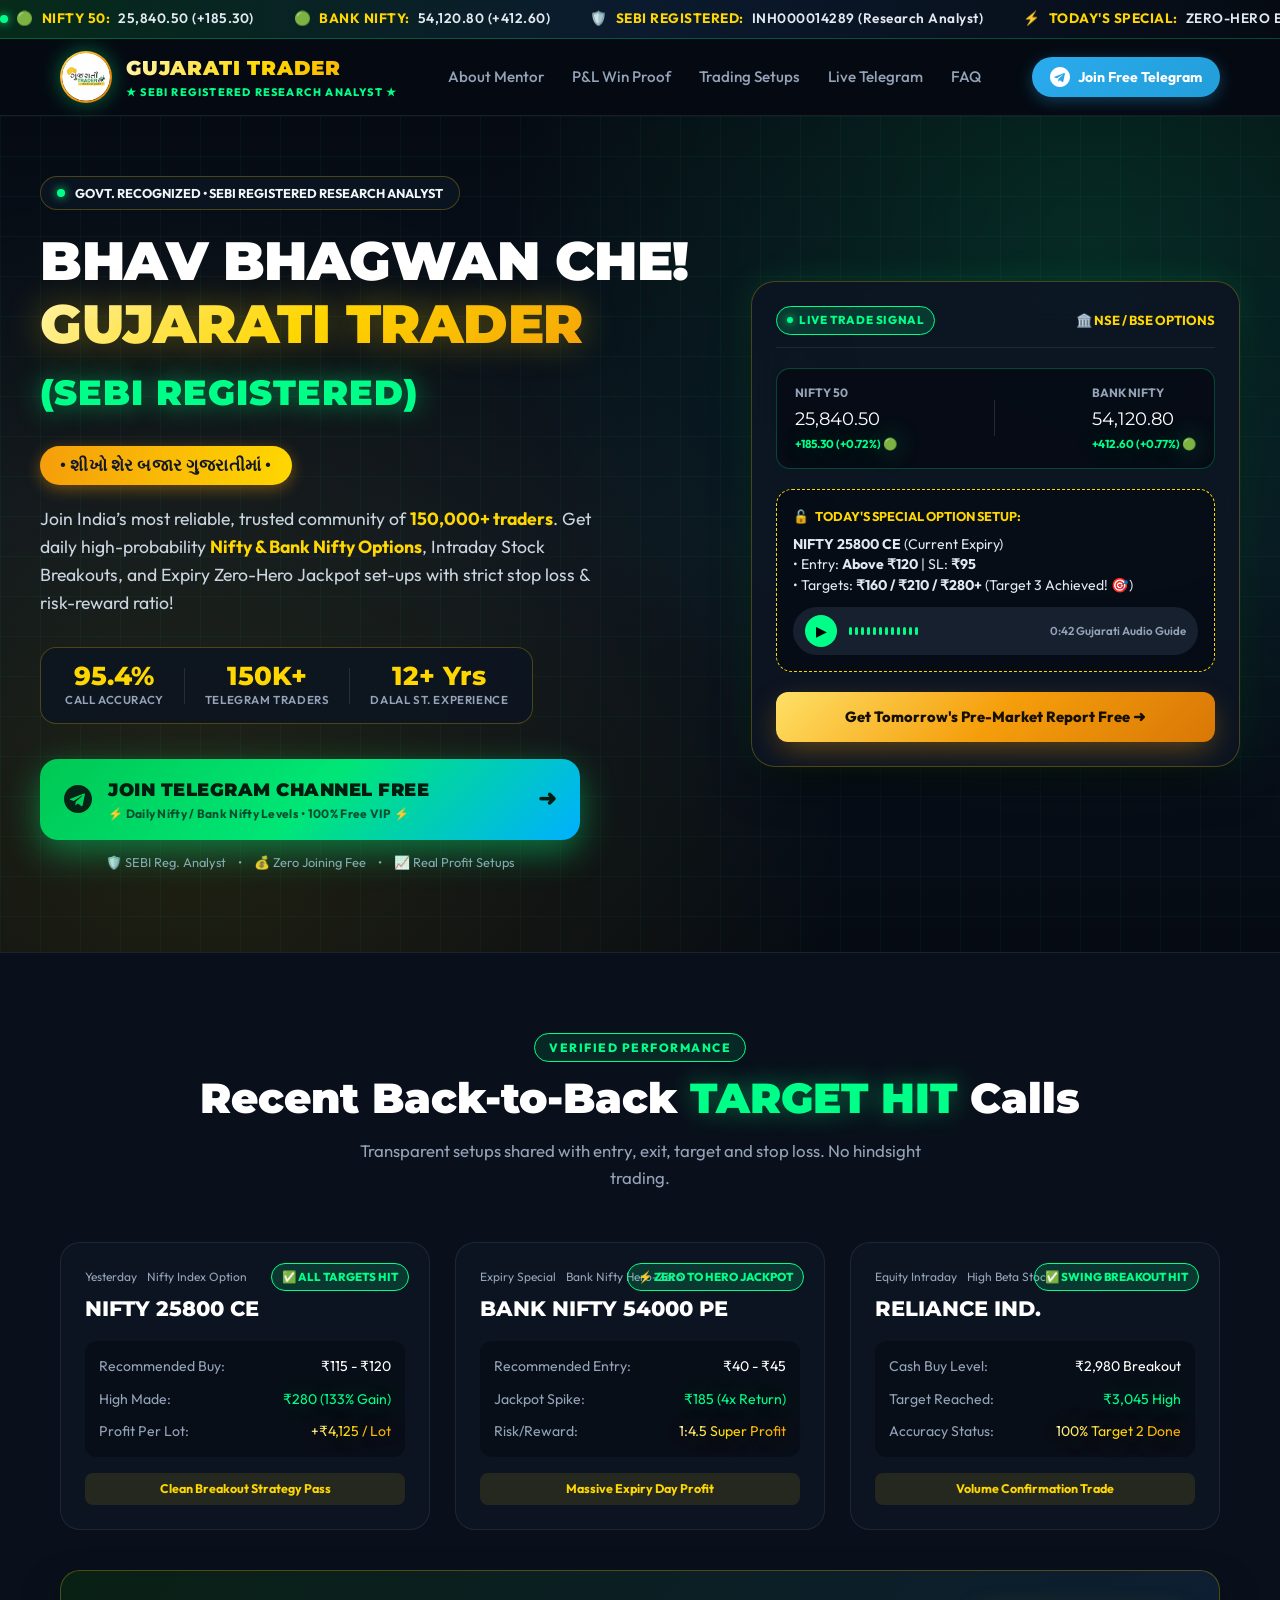
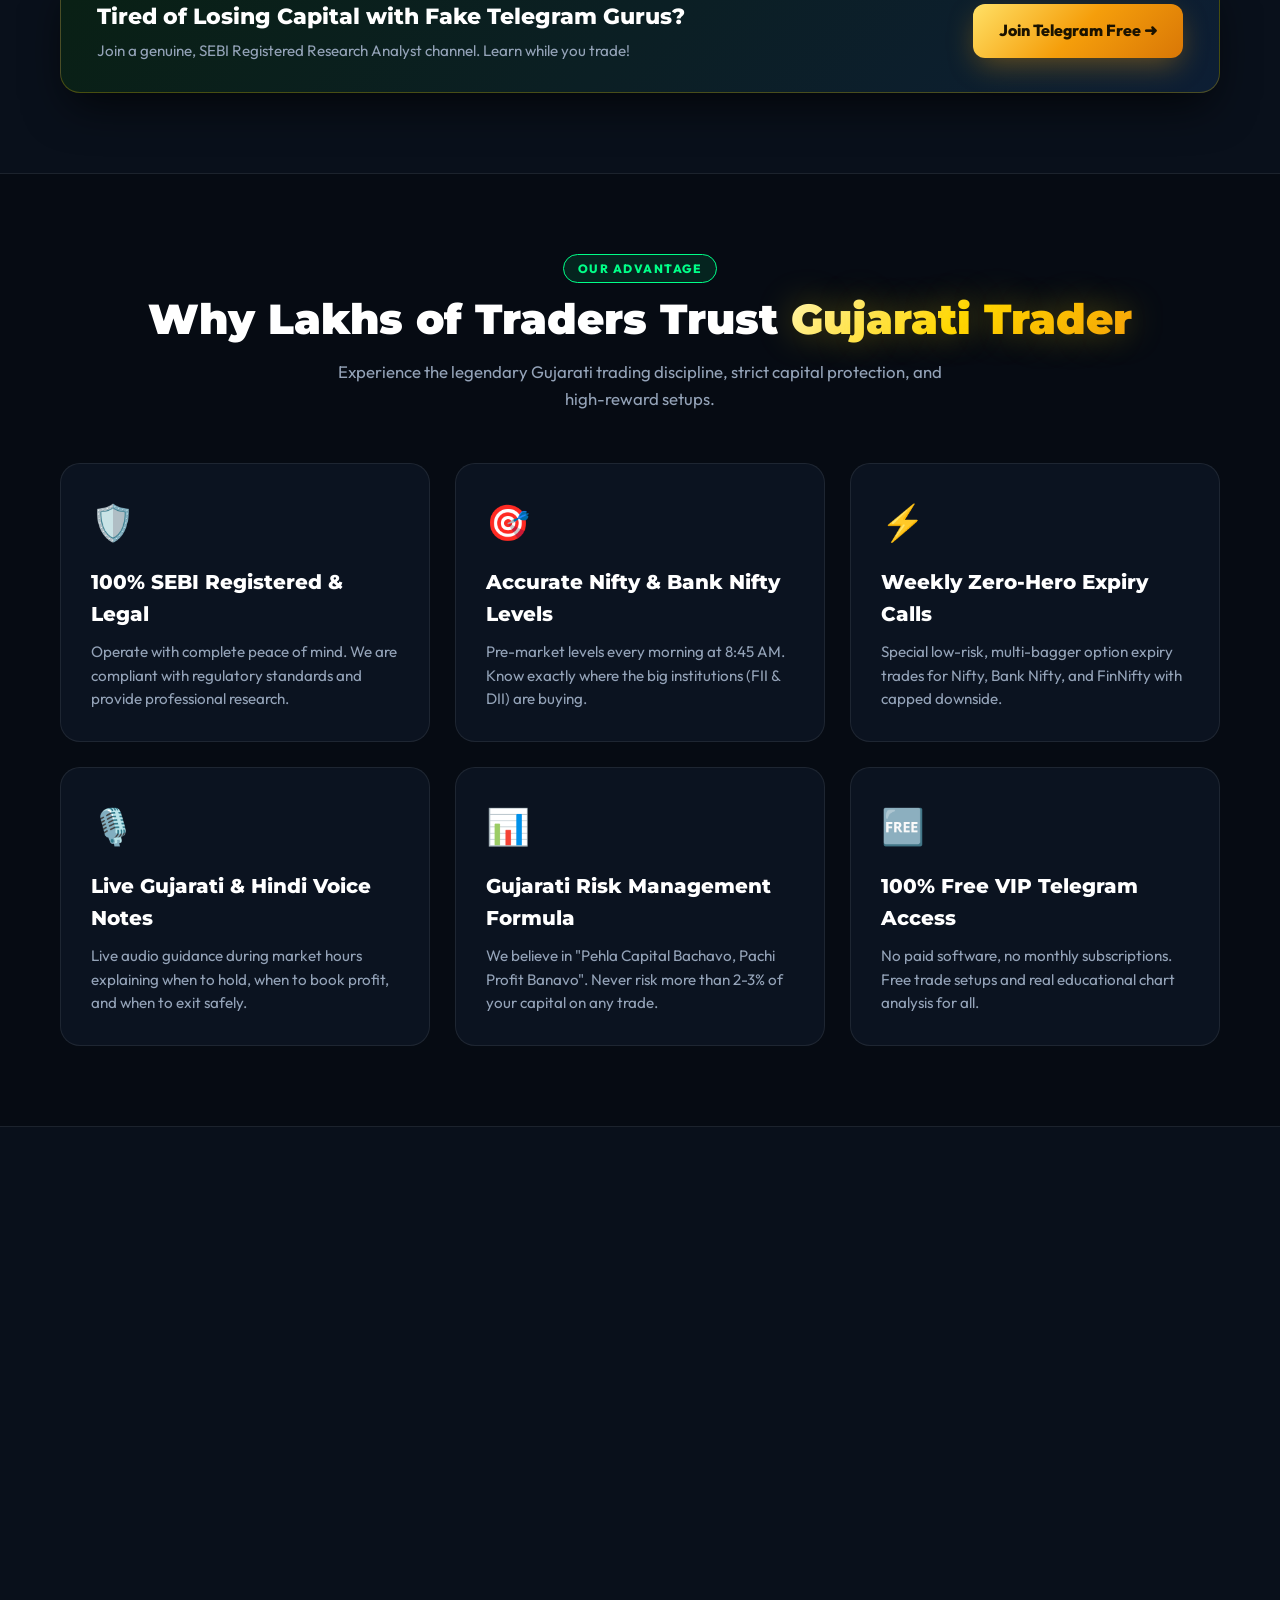
==== commit 2081f4cd: "Add Meta Pixel Subscribe event to all Telegram link buttons on click" ====
--- a/index.html
+++ b/index.html
@@ -35,6 +35,25 @@
 
   <link rel="stylesheet" href="styles.css" />
   <script src="script.js" defer></script>
+
+  <!-- Meta Pixel Code -->
+  <script>
+    !function(f,b,e,v,n,t,s)
+    {if(f.fbq)return;n=f.fbq=function(){n.callMethod?
+    n.callMethod.apply(n,arguments):n.queue.push(arguments)};
+    if(!f._fbq)f._fbq=n;n.push=n;n.loaded=!0;n.version='2.0';
+    n.queue=[];t=b.createElement(e);t.async=!0;
+    t.src=v;s=b.getElementsByTagName(e)[0];
+    s.parentNode.insertBefore(t,s)}(window, document,'script',
+    'https://connect.facebook.net/en_US/fbevents.js');
+    fbq('init', '1046637621321077');
+    fbq('track', 'PageView');
+  </script>
+  <noscript>
+    <img height="1" width="1" style="display:none"
+    src="https://www.facebook.com/tr?id=1046637621321077&ev=PageView&noscript=1" alt="Meta Pixel" />
+  </noscript>
+  <!-- End Meta Pixel Code -->
 </head>
 <body id="top">
 
@@ -77,7 +96,7 @@
       </nav>
 
       <div class="header-cta-wrap">
-        <a href="https://t.me/+StqiZxiJc1EwNzQ1" target="_blank" rel="noopener noreferrer" class="btn-telegram-header track-tg-btn" id="headerTgBtn">
+        <a href="https://t.me/+StqiZxiJc1EwNzQ1" target="_blank" rel="noopener noreferrer" class="btn-telegram-header track-tg-btn" id="headerTgBtn" onclick="window.fbq && window.fbq('track', 'Subscribe')">
           <svg class="tg-icon" viewBox="0 0 24 24" width="20" height="20" fill="currentColor">
             <path d="M12 0C5.373 0 0 5.373 0 12s5.373 12 12 12 12-5.373 12-12S18.627 0 12 0zm5.894 8.221l-1.97 9.28c-.145.658-.537.818-1.084.508l-3-2.21-1.446 1.394c-.16.16-.295.295-.605.295l.213-3.053 5.56-5.023c.242-.213-.054-.333-.373-.121l-6.871 4.326-2.962-.924c-.643-.204-.657-.643.136-.953l11.57-4.461c.538-.196 1.006.128.832.916z"/>
           </svg>
@@ -134,7 +153,7 @@
 
         <!-- Big Pulsing Master CTA Button -->
         <div class="hero-cta-box">
-          <a href="https://t.me/+StqiZxiJc1EwNzQ1" target="_blank" rel="noopener noreferrer" class="btn-mega-telegram track-tg-btn pulse-button" id="heroMegaTgBtn">
+          <a href="https://t.me/+StqiZxiJc1EwNzQ1" target="_blank" rel="noopener noreferrer" class="btn-mega-telegram track-tg-btn pulse-button" id="heroMegaTgBtn" onclick="window.fbq && window.fbq('track', 'Subscribe')">
             <svg class="mega-tg-icon" viewBox="0 0 24 24" width="28" height="28" fill="currentColor">
               <path d="M12 0C5.373 0 0 5.373 0 12s5.373 12 12 12 12-5.373 12-12S18.627 0 12 0zm5.894 8.221l-1.97 9.28c-.145.658-.537.818-1.084.508l-3-2.21-1.446 1.394c-.16.16-.295.295-.605.295l.213-3.053 5.56-5.023c.242-.213-.054-.333-.373-.121l-6.871 4.326-2.962-.924c-.643-.204-.657-.643.136-.953l11.57-4.461c.538-.196 1.006.128.832.916z"/>
             </svg>
@@ -211,7 +230,7 @@
             </div>
           </div>
 
-          <a href="https://t.me/+StqiZxiJc1EwNzQ1" target="_blank" rel="noopener noreferrer" class="btn-card-action track-tg-btn">
+          <a href="https://t.me/+StqiZxiJc1EwNzQ1" target="_blank" rel="noopener noreferrer" class="btn-card-action track-tg-btn" onclick="window.fbq && window.fbq('track', 'Subscribe')">
             Get Tomorrow's Pre-Market Report Free ➜
           </a>
         </div>
@@ -311,7 +330,7 @@
           <h3>Tired of Losing Capital with Fake Telegram Gurus?</h3>
           <p>Join a genuine, SEBI Registered Research Analyst channel. Learn while you trade!</p>
         </div>
-        <a href="https://t.me/+StqiZxiJc1EwNzQ1" target="_blank" rel="noopener noreferrer" class="btn-gold-action track-tg-btn">
+        <a href="https://t.me/+StqiZxiJc1EwNzQ1" target="_blank" rel="noopener noreferrer" class="btn-gold-action track-tg-btn" onclick="window.fbq && window.fbq('track', 'Subscribe')">
           Join Telegram Free ➜
         </a>
       </div>
@@ -400,7 +419,7 @@
           </ul>
 
           <div class="demo-action-area">
-            <a href="https://t.me/+StqiZxiJc1EwNzQ1" target="_blank" rel="noopener noreferrer" class="btn-mega-telegram track-tg-btn pulse-button">
+            <a href="https://t.me/+StqiZxiJc1EwNzQ1" target="_blank" rel="noopener noreferrer" class="btn-mega-telegram track-tg-btn pulse-button" onclick="window.fbq && window.fbq('track', 'Subscribe')">
               <svg class="mega-tg-icon" viewBox="0 0 24 24" width="24" height="24" fill="currentColor">
                 <path d="M12 0C5.373 0 0 5.373 0 12s5.373 12 12 12 12-5.373 12-12S18.627 0 12 0zm5.894 8.221l-1.97 9.28c-.145.658-.537.818-1.084.508l-3-2.21-1.446 1.394c-.16.16-.295.295-.605.295l.213-3.053 5.56-5.023c.242-.213-.054-.333-.373-.121l-6.871 4.326-2.962-.924c-.643-.204-.657-.643.136-.953l11.57-4.461c.538-.196 1.006.128.832.916z"/>
               </svg>
@@ -474,7 +493,7 @@
             </div>
 
             <div class="tg-bottom-join">
-              <a href="https://t.me/+StqiZxiJc1EwNzQ1" target="_blank" rel="noopener noreferrer" class="btn-tg-join-inner track-tg-btn">
+              <a href="https://t.me/+StqiZxiJc1EwNzQ1" target="_blank" rel="noopener noreferrer" class="btn-tg-join-inner track-tg-btn" onclick="window.fbq && window.fbq('track', 'Subscribe')">
                 JOIN OFFICIAL TELEGRAM
               </a>
             </div>
@@ -511,7 +530,7 @@
       </div>
 
       <div class="steps-cta">
-        <a href="https://t.me/+StqiZxiJc1EwNzQ1" target="_blank" rel="noopener noreferrer" class="btn-mega-telegram track-tg-btn pulse-button">
+        <a href="https://t.me/+StqiZxiJc1EwNzQ1" target="_blank" rel="noopener noreferrer" class="btn-mega-telegram track-tg-btn pulse-button" onclick="window.fbq && window.fbq('track', 'Subscribe')">
           Join Official Gujarati Trader Telegram ➜
         </a>
       </div>
@@ -625,7 +644,7 @@
           <span class="floating-status">Free VIP Access Open</span>
         </div>
       </div>
-      <a href="https://t.me/+StqiZxiJc1EwNzQ1" target="_blank" rel="noopener noreferrer" class="btn-floating-join track-tg-btn pulse-fast" id="floatingJoinBtn">
+      <a href="https://t.me/+StqiZxiJc1EwNzQ1" target="_blank" rel="noopener noreferrer" class="btn-floating-join track-tg-btn pulse-fast" id="floatingJoinBtn" onclick="window.fbq && window.fbq('track', 'Subscribe')">
         <svg viewBox="0 0 24 24" width="18" height="18" fill="currentColor">
           <path d="M12 0C5.373 0 0 5.373 0 12s5.373 12 12 12 12-5.373 12-12S18.627 0 12 0zm5.894 8.221l-1.97 9.28c-.145.658-.537.818-1.084.508l-3-2.21-1.446 1.394c-.16.16-.295.295-.605.295l.213-3.053 5.56-5.023c.242-.213-.054-.333-.373-.121l-6.871 4.326-2.962-.924c-.643-.204-.657-.643.136-.953l11.57-4.461c.538-.196 1.006.128.832.916z"/>
         </svg>
